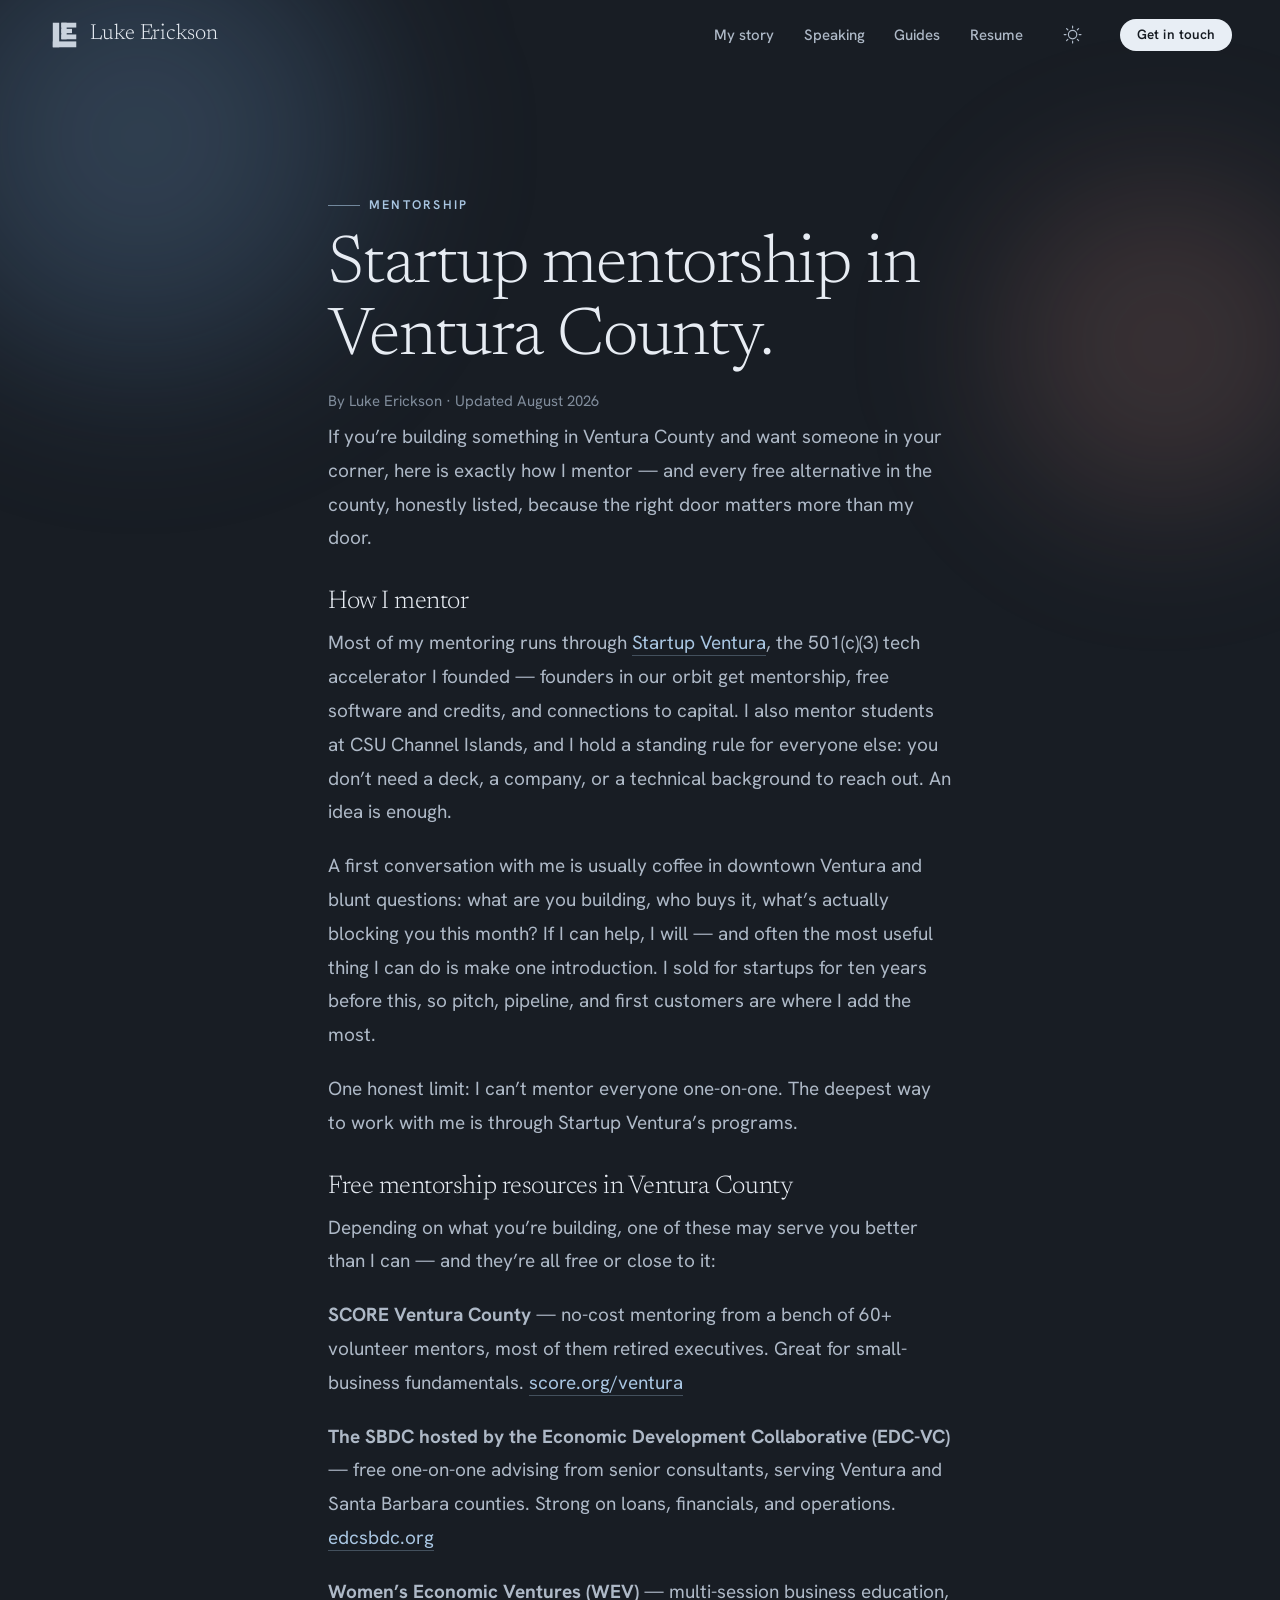
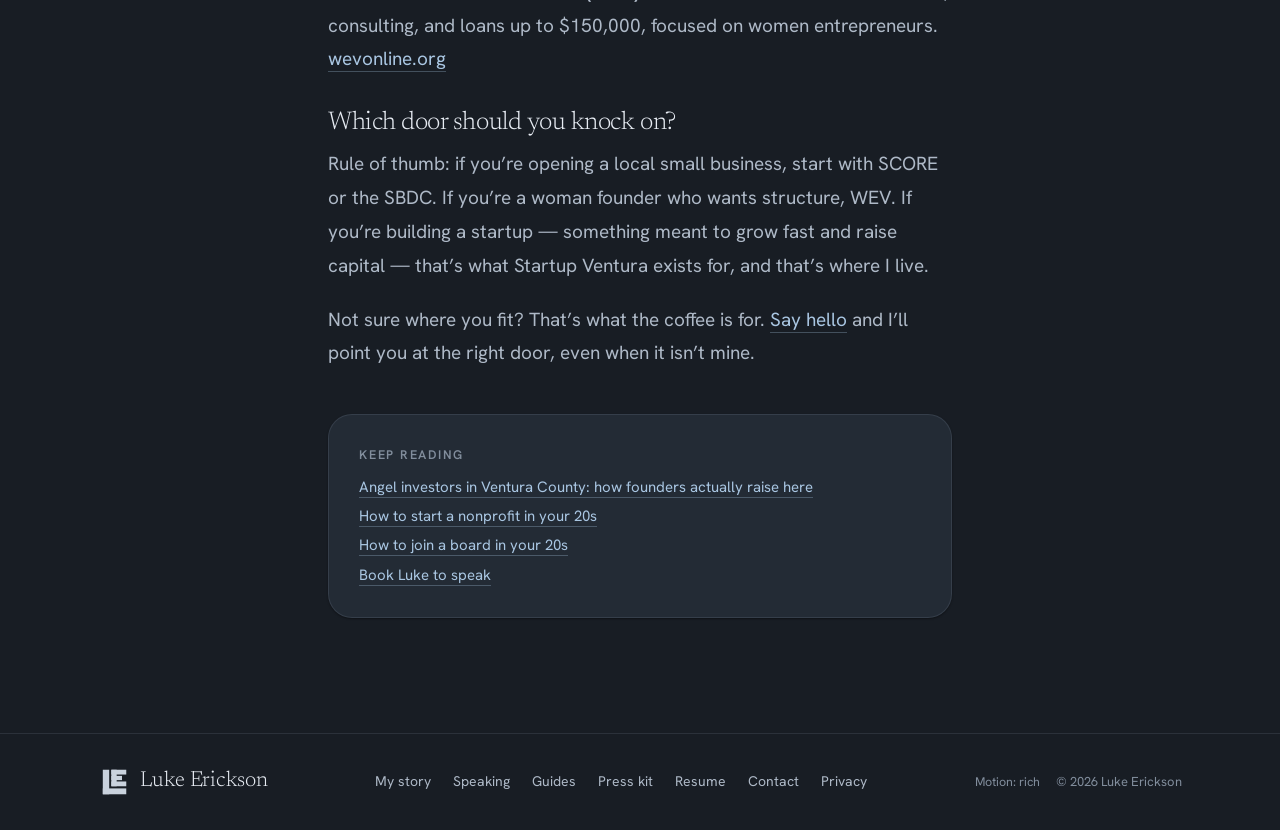
==== mentorship/index.html @ d115e2b9 "Feature Pacific Coast Business Times article; rebalance press section for six hits - Homepage #press" ====
<!DOCTYPE html>
<html lang="en" data-theme="dark">
<head>
<meta charset="UTF-8" />
<meta name="viewport" content="width=device-width, initial-scale=1" />

<!-- No-flash theme + motion: applied before first paint -->
<script>
(function(){try{var t=localStorage.getItem('luke-theme')||'dark';document.documentElement.setAttribute('data-theme',t);}catch(e){document.documentElement.setAttribute('data-theme','dark');}
try{var m=localStorage.getItem('luke-motion');if(!m){m=window.matchMedia&&window.matchMedia('(prefers-reduced-motion: reduce)').matches?'still':'rich';}document.documentElement.setAttribute('data-motion',m);}catch(e){document.documentElement.setAttribute('data-motion','rich');}})();
</script>
<style>html[data-theme="dark"]{background:#181D24}html[data-theme="light"]{background:#F7F9FC}</style>

<title>Startup Mentor in Ventura County &mdash; Luke Erickson (Plus Every Free Option)</title>
<meta name="description" content="Looking for a startup mentor in Ventura County? How Luke Erickson mentors founders through Startup Ventura, and every free local option: SCORE, SBDC, WEV." />
<link rel="canonical" href="https://lukeerickson.com/mentorship" />
<meta name="robots" content="index, follow" />
<meta name="author" content="Luke Erickson" />
<meta name="theme-color" content="#181D24" />
<meta property="og:type" content="article" />
<meta property="og:site_name" content="Luke Erickson" />
<meta property="og:title" content="Startup Mentor in Ventura County &mdash; Luke Erickson (Plus Every Free Option)" />
<meta property="og:description" content="Looking for a startup mentor in Ventura County? How Luke Erickson mentors founders through Startup Ventura, and every free local option: SCORE, SBDC, WEV." />
<meta property="og:url" content="https://lukeerickson.com/mentorship" />
<meta property="og:image" content="https://lukeerickson.com/assets/og/luke-erickson-og.jpg" />
<meta property="og:image:width" content="1200" />
<meta property="og:image:height" content="630" />
<meta property="og:image:alt" content="Luke Erickson" />
<meta name="twitter:card" content="summary_large_image" />
<meta name="twitter:title" content="Startup Mentor in Ventura County &mdash; Luke Erickson (Plus Every Free Option)" />
<meta name="twitter:description" content="Looking for a startup mentor in Ventura County? How Luke Erickson mentors founders through Startup Ventura, and every free local option: SCORE, SBDC, WEV." />
<meta name="twitter:image" content="https://lukeerickson.com/assets/og/luke-erickson-og.jpg" />
<link rel="icon" type="image/svg+xml" href="/assets/logo/LE-monogram.svg" />
<link rel="apple-touch-icon" href="/assets/og/apple-touch-icon.png" />
<link rel="manifest" href="/site.webmanifest" />
<link rel="preload" as="font" type="font/woff2" href="/assets/fonts/newsreader-300.woff2" crossorigin />
<link rel="preload" as="font" type="font/woff2" href="/assets/fonts/hanken-grotesk-400.woff2" crossorigin />
<style data-inline-css>
/* ============================================================
   Luke Erickson — lukeerickson.com
   Full design system (ported verbatim from the approved
   "Luke Erickson Design System" handoff) + page styles.
   Light + dark themes. Default theme is dark (set on <html>).
   ============================================================ */

/* ---------------- Webfonts (self-hosted, swap) ---------------- */
@font-face{font-family:'Newsreader';font-style:normal;font-weight:300;font-display:swap;src:url('/assets/fonts/newsreader-300.woff2') format('woff2');}
@font-face{font-family:'Newsreader';font-style:normal;font-weight:400;font-display:swap;src:url('/assets/fonts/newsreader-400.woff2') format('woff2');}
@font-face{font-family:'Newsreader';font-style:normal;font-weight:500;font-display:swap;src:url('/assets/fonts/newsreader-500.woff2') format('woff2');}
@font-face{font-family:'Newsreader';font-style:italic;font-weight:300;font-display:swap;src:url('/assets/fonts/newsreader-300-italic.woff2') format('woff2');}
@font-face{font-family:'Newsreader';font-style:italic;font-weight:400;font-display:swap;src:url('/assets/fonts/newsreader-400-italic.woff2') format('woff2');}
@font-face{font-family:'Hanken Grotesk';font-style:normal;font-weight:400;font-display:swap;src:url('/assets/fonts/hanken-grotesk-400.woff2') format('woff2');}
@font-face{font-family:'Hanken Grotesk';font-style:normal;font-weight:500;font-display:swap;src:url('/assets/fonts/hanken-grotesk-500.woff2') format('woff2');}
@font-face{font-family:'Hanken Grotesk';font-style:normal;font-weight:600;font-display:swap;src:url('/assets/fonts/hanken-grotesk-600.woff2') format('woff2');}
@font-face{font-family:'Hanken Grotesk';font-style:normal;font-weight:700;font-display:swap;src:url('/assets/fonts/hanken-grotesk-700.woff2') format('woff2');}

/* ============================ TOKENS (light) ============================ */
:root{
  --white:#FFFFFF;--sky-0:#F7F9FC;--sky-50:#FBFCFE;--sky-100:#F1F5FA;--sky-150:#EAF0F7;--sky-200:#E1E9F2;--sky-300:#D2DDEA;
  --blue-700:#3F6E9E;--blue-600:#4A77A6;--blue-500:#7BA7D1;--blue-400:#9CBFDD;--blue-300:#BCD4E8;--blue-200:#D6E4F1;--blue-100:#E7F0F8;--blue-50:#F2F7FB;
  --coral-700:#C9745F;--coral-600:#DD8470;--coral-500:#F0A292;--coral-400:#F4B6A8;--coral-300:#F8CDC2;--coral-200:#FBDFD8;--coral-100:#FDECE7;
  --ink-900:#2A333E;--ink-800:#34404E;--ink-700:#44505F;--ink-600:#5B6675;--ink-500:#74808E;--ink-400:#8A94A1;--ink-300:#AAB3BF;--ink-200:#C9D0D9;--ink-100:#E4E9F0;

  --color-bg:var(--sky-0);--color-bg-tint:var(--sky-100);--color-surface:var(--white);--color-surface-sunken:var(--sky-100);--color-surface-translucent:rgba(255,255,255,.72);
  --color-border:var(--sky-200);--color-border-strong:var(--sky-300);
  --text-primary:var(--ink-800);--text-secondary:var(--ink-600);--text-muted:#69727F;--text-faint:var(--ink-400);
  --text-on-ink:#F4F7FB;--text-on-coral:var(--ink-900);
  --accent-blue:var(--blue-500);--accent-blue-ink:var(--blue-700);--accent-coral:var(--coral-500);--accent-coral-ink:var(--coral-700);
  --logo-l:#5B6675;--logo-e:#5B6675;
  --link:var(--blue-700);--link-hover:#355E86;--focus-ring:rgba(123,167,209,.55);
  --color-bg-deep:var(--sky-150);--color-surface-2:var(--sky-50);--color-input-bg:var(--white);--glass-border:rgba(255,255,255,.6);--color-hover-surface:var(--sky-100);
  --btn-primary-bg:var(--ink-800);--btn-primary-fg:var(--text-on-ink);--btn-primary-bg-hover:var(--ink-900);
  --btn-secondary-bg:var(--white);--btn-secondary-bg-hover:var(--sky-50);
  --color-chip-bg:var(--blue-100);--color-chip-fg:var(--blue-700);--color-chip-bg-hover:var(--blue-200);
  --tag-neutral-bg:var(--sky-100);--tag-neutral-fg:var(--ink-700);--tag-neutral-border:var(--sky-200);
  --tag-blue-bg:var(--blue-100);--tag-blue-fg:var(--blue-700);--tag-coral-bg:var(--coral-100);--tag-coral-fg:#9C4A34;
  --cloud-blue:rgba(123,167,209,.22);--cloud-blue-soft:rgba(156,191,221,.16);--cloud-coral:rgba(240,162,146,.16);--cloud-coral-soft:rgba(244,182,168,.11);--cloud-white:rgba(255,255,255,.85);

  /* type */
  --font-display:'Newsreader','Iowan Old Style','Palatino Linotype','Times New Roman',serif;
  --font-sans:'Hanken Grotesk',system-ui,-apple-system,'Segoe UI',Helvetica,Arial,sans-serif;
  --font-mono:ui-monospace,'SF Mono',Menlo,Consolas,monospace;
  --fw-display-thin:200;--fw-display:300;--fw-display-book:400;--fw-regular:400;--fw-medium:500;--fw-semibold:600;--fw-bold:700;
  --text-display-2xl:clamp(3.5rem,2.1rem + 6vw,7rem);--text-display-xl:clamp(3rem,2rem + 4.6vw,5.5rem);
  --text-display-lg:clamp(2.5rem,1.85rem + 3.2vw,4.25rem);--text-display-md:clamp(2rem,1.55rem + 2.2vw,3.25rem);
  --text-h3:clamp(1.3rem,1.17rem + .65vw,1.6rem);
  --text-body-lg:1.1875rem;--text-body:1.0625rem;--text-body-sm:.9375rem;--text-caption:.8125rem;--text-eyebrow:.78125rem;
  --lh-display:1.06;--lh-tight:1.15;--lh-heading:1.22;--lh-snug:1.4;--lh-body:1.65;--lh-relaxed:1.78;
  --ls-display:-.018em;--ls-tight:-.01em;--ls-wide:.04em;--ls-eyebrow:.18em;

  /* spacing */
  --space-1:.25rem;--space-2:.5rem;--space-3:.75rem;--space-4:1rem;--space-5:1.25rem;--space-6:1.5rem;--space-8:2rem;--space-10:2.5rem;--space-12:3rem;--space-16:4rem;
  --page-gutter:clamp(1.25rem,5vw,3rem);

  /* effects */
  --radius-xs:6px;--radius-sm:10px;--radius-md:16px;--radius-lg:24px;--radius-xl:36px;--radius-2xl:48px;--radius-pill:999px;--radius-circle:50%;
  --shadow-xs:0 1px 2px rgba(80,110,150,.06);--shadow-sm:0 2px 10px -2px rgba(80,110,150,.10);
  --shadow-md:0 12px 28px -14px rgba(70,100,145,.20),0 2px 8px -4px rgba(70,100,145,.08);
  --shadow-lg:0 28px 56px -22px rgba(63,93,140,.26),0 8px 20px -14px rgba(63,93,140,.10);
  --shadow-xl:0 44px 90px -30px rgba(58,88,135,.30),0 14px 30px -18px rgba(58,88,135,.12);
  --shadow-soft:0 24px 70px -28px rgba(99,128,170,.30);--shadow-coral:0 24px 60px -26px rgba(225,140,118,.26);
  --ring-focus:0 0 0 3px var(--focus-ring);
  --blur-glass:16px;--blur-cloud:64px;
  --ease-out:cubic-bezier(.22,1,.36,1);--ease-in-out:cubic-bezier(.65,0,.35,1);--ease-soft:cubic-bezier(.4,0,.2,1);--ease-drift:cubic-bezier(.45,.05,.55,.95);
  --dur-fast:150ms;--dur-med:280ms;--dur-slow:520ms;--dur-drift:32s;
  --z-clouds:1;--z-content:2;--z-nav:50;
}

/* ============================ TOKENS (dark, default) ============================ */
[data-theme="dark"]{
  --color-bg:#181D24;--color-bg-deep:#0E1217;--color-bg-tint:#1E242D;--color-surface:#232B35;--color-surface-sunken:#14181E;--color-surface-2:#2A3340;
  --color-surface-translucent:rgba(31,38,47,.62);--color-input-bg:#1B212A;--glass-border:rgba(255,255,255,.10);
  --color-border:rgba(180,198,219,.12);--color-border-strong:rgba(180,198,219,.22);
  --text-primary:#E7ECF3;--text-secondary:#AEB9C7;--text-muted:#818D9C;--text-faint:#5E6A78;--text-on-coral:#20262E;
  --accent-blue:#8FB8DE;--accent-blue-ink:#A9C6E2;--accent-coral:#F0A292;--accent-coral-ink:#F2B3A6;
  --link:#A9C6E2;--link-hover:#C7DBEE;--focus-ring:rgba(143,184,222,.50);
  --logo-l:#C9D2DD;--logo-e:#C9D2DD;
  --btn-primary-bg:#E8EEF5;--btn-primary-fg:#161B22;--btn-primary-bg-hover:#FFFFFF;--btn-secondary-bg:var(--color-surface);--btn-secondary-bg-hover:var(--color-surface-2);
  --color-chip-bg:rgba(143,184,222,.15);--color-chip-fg:#BBD4EC;--color-chip-bg-hover:rgba(143,184,222,.24);--color-hover-surface:rgba(255,255,255,.06);
  --tag-neutral-bg:rgba(255,255,255,.06);--tag-neutral-fg:#C2CCD8;--tag-neutral-border:rgba(255,255,255,.09);
  --tag-blue-bg:rgba(143,184,222,.16);--tag-blue-fg:#BBD4EC;--tag-coral-bg:rgba(240,162,146,.16);--tag-coral-fg:#F4B6A8;
  --cloud-blue:rgba(123,167,209,.30);--cloud-blue-soft:rgba(96,140,190,.20);--cloud-coral:rgba(240,162,146,.18);--cloud-coral-soft:rgba(228,150,135,.12);--cloud-white:rgba(176,203,230,.16);
  --shadow-xs:0 1px 2px rgba(0,0,0,.40);--shadow-sm:0 2px 10px -2px rgba(0,0,0,.50);
  --shadow-md:0 12px 28px -14px rgba(0,0,0,.60),0 2px 8px -4px rgba(0,0,0,.40);
  --shadow-lg:0 28px 56px -22px rgba(0,0,0,.65),0 8px 20px -14px rgba(0,0,0,.50);
  --shadow-xl:0 44px 90px -30px rgba(0,0,0,.70),0 14px 30px -18px rgba(0,0,0,.55);
  --shadow-soft:0 24px 70px -28px rgba(40,70,110,.55);--shadow-coral:0 24px 60px -26px rgba(0,0,0,.50);
}

/* ============================ BASE ============================ */
*,*::before,*::after{box-sizing:border-box;}
html{scroll-behavior:smooth;-webkit-text-size-adjust:100%;}
body{
  margin:0;background:var(--color-bg);color:var(--text-primary);
  font-family:var(--font-sans);font-size:var(--text-body);line-height:var(--lh-body);
  -webkit-font-smoothing:antialiased;text-rendering:optimizeLegibility;overflow-x:hidden;
}
img,svg{display:block;max-width:100%;}
a{color:var(--link);text-decoration:none;}
:focus-visible{outline:2px solid var(--accent-blue-ink);outline-offset:2px;border-radius:4px;}
.skip-link{position:absolute;left:-9999px;top:0;background:var(--btn-primary-bg);color:var(--btn-primary-fg);padding:.7rem 1.1rem;border-radius:var(--radius-pill);z-index:200;font-weight:600;}
.skip-link:focus{left:16px;top:16px;}
.visually-hidden{position:absolute!important;width:1px;height:1px;padding:0;margin:-1px;overflow:hidden;clip:rect(0 0 0 0);white-space:nowrap;border:0;}

/* ============================ TYPE HELPERS ============================ */
.ds-display{font-family:var(--font-display);font-weight:var(--fw-display);line-height:var(--lh-display);letter-spacing:var(--ls-display);color:var(--text-primary);margin:0;}
.ds-eyebrow{font-family:var(--font-sans);font-weight:var(--fw-semibold);font-size:var(--text-eyebrow);letter-spacing:var(--ls-eyebrow);text-transform:uppercase;color:var(--accent-blue-ink);display:inline-flex;align-items:center;gap:.7em;}
.ds-eyebrow--line::before{content:"";width:2rem;height:1px;background:currentColor;opacity:.6;flex:none;}
.ds-prose{font-size:var(--text-body-lg);line-height:var(--lh-relaxed);color:var(--text-secondary);}
.ds-prose p{margin:0;}
.ds-prose p+p{margin-top:1.05em;}
.ds-link{color:var(--link);text-decoration:none;border-bottom:1px solid color-mix(in srgb,var(--link) 30%,transparent);transition:color var(--dur-fast) var(--ease-soft),border-color var(--dur-fast) var(--ease-soft);}
.ds-link:hover{color:var(--link-hover);border-bottom-color:var(--link-hover);}

/* ============================ ICONS ============================ */
.icon{width:1.2em;height:1.2em;fill:currentColor;flex:none;}

/* ============================ BUTTON ============================ */
.ds-btn{display:inline-flex;align-items:center;justify-content:center;gap:.55em;font-family:var(--font-sans);font-weight:var(--fw-semibold);font-size:.9375rem;line-height:1;letter-spacing:.005em;padding:.75rem 1.4rem;border-radius:var(--radius-pill);border:1px solid transparent;background:transparent;color:var(--text-primary);cursor:pointer;white-space:nowrap;text-decoration:none;transition:background var(--dur-fast) var(--ease-soft),color var(--dur-fast) var(--ease-soft),border-color var(--dur-fast) var(--ease-soft),box-shadow var(--dur-med) var(--ease-out),transform var(--dur-med) var(--ease-out);}
.ds-btn:focus-visible{outline:none;box-shadow:var(--ring-focus);}
.ds-btn__icon{display:inline-flex;font-size:1.15em;line-height:0;}
.ds-btn__icon .icon{width:1.05em;height:1.05em;}
.ds-btn--sm{padding:.5rem 1rem;font-size:.84375rem;}
.ds-btn--lg{padding:.95rem 1.85rem;font-size:1rem;}
.ds-btn--primary{background:var(--btn-primary-bg);color:var(--btn-primary-fg);}
.ds-btn--primary:hover{background:var(--btn-primary-bg-hover);transform:translateY(-1px);box-shadow:var(--shadow-md);}
.ds-btn--primary:active{transform:translateY(0) scale(.99);box-shadow:var(--shadow-sm);}
.ds-btn--coral{background:var(--accent-coral);color:var(--text-on-coral);}
.ds-btn--coral:hover{background:var(--coral-400);transform:translateY(-1px);box-shadow:var(--shadow-coral);}
.ds-btn--soft{background:var(--color-chip-bg);color:var(--color-chip-fg);}
.ds-btn--soft:hover{background:var(--color-chip-bg-hover);}
.ds-btn--secondary{background:var(--btn-secondary-bg);color:var(--text-primary);border-color:var(--color-border-strong);}
.ds-btn--secondary:hover{background:var(--btn-secondary-bg-hover);transform:translateY(-1px);box-shadow:var(--shadow-sm);}
.ds-btn--ghost{background:transparent;color:var(--text-primary);}
.ds-btn--ghost:hover{background:var(--color-hover-surface);}
.ds-btn--link{background:transparent;color:var(--link);padding-inline:0;border-radius:0;}
.ds-btn--link:hover{color:var(--link-hover);}
.ds-btn--link .ds-btn__icon{transition:transform var(--dur-med) var(--ease-out);}
.ds-btn--link:hover .ds-btn__icon{transform:translateX(3px);}

/* ============================ ICON BUTTON ============================ */
.ds-iconbtn{display:inline-grid;place-items:center;width:2.75rem;height:2.75rem;border-radius:var(--radius-circle);border:1px solid transparent;background:transparent;color:var(--text-secondary);cursor:pointer;font-size:1.2rem;line-height:0;transition:background var(--dur-fast) var(--ease-soft),color var(--dur-fast) var(--ease-soft),border-color var(--dur-fast) var(--ease-soft),box-shadow var(--dur-med) var(--ease-out);}
.ds-iconbtn:hover{background:var(--color-hover-surface);color:var(--text-primary);}
.ds-iconbtn:focus-visible{outline:none;box-shadow:var(--ring-focus);}
.ds-iconbtn .icon{width:1.2rem;height:1.2rem;}
.ds-iconbtn--soft{background:var(--color-surface);border-color:var(--color-border);box-shadow:var(--shadow-xs);}
.ds-iconbtn--soft:hover{border-color:var(--color-border-strong);color:var(--text-primary);}

/* ============================ TAG ============================ */
.ds-tag{display:inline-flex;align-items:center;gap:.4em;font-family:var(--font-sans);font-weight:var(--fw-semibold);font-size:.8125rem;letter-spacing:.01em;line-height:1;padding:.4rem .75rem;border-radius:var(--radius-pill);border:1px solid transparent;white-space:nowrap;}
.ds-tag--neutral{background:var(--tag-neutral-bg);color:var(--tag-neutral-fg);border-color:var(--tag-neutral-border);}
.ds-tag--blue{background:var(--tag-blue-bg);color:var(--tag-blue-fg);}
.ds-tag--coral{background:var(--tag-coral-bg);color:var(--tag-coral-fg);}
.ds-tag--outline{background:transparent;color:var(--text-secondary);border-color:var(--color-border-strong);}
.ds-tag--sm{font-size:.75rem;padding:.25rem .6rem;}

/* ============================ CARD ============================ */
.ds-card{position:relative;background:var(--color-surface);border:1px solid var(--color-border);border-radius:var(--radius-lg);padding:var(--space-8);box-shadow:var(--shadow-sm);transition:transform var(--dur-med) var(--ease-out),box-shadow var(--dur-med) var(--ease-out),border-color var(--dur-med) var(--ease-out);}
.ds-card--raised{box-shadow:var(--shadow-md);}
.ds-card--glass{background:var(--color-surface-translucent);backdrop-filter:blur(var(--blur-glass));-webkit-backdrop-filter:blur(var(--blur-glass));border-color:var(--glass-border);box-shadow:var(--shadow-md);}
.ds-card--interactive{cursor:pointer;}
.ds-card--interactive:hover{transform:translateY(-3px);box-shadow:var(--shadow-lg);border-color:transparent;}

/* ============================ INPUT / FIELD ============================ */
.ds-field{display:flex;flex-direction:column;gap:.5rem;}
.ds-field__label{font-family:var(--font-sans);font-weight:var(--fw-semibold);font-size:var(--text-eyebrow);letter-spacing:var(--ls-eyebrow);text-transform:uppercase;color:var(--text-secondary);}
.ds-input{width:100%;font-family:var(--font-sans);font-size:1rem;color:var(--text-primary);background:var(--color-input-bg);border:1px solid var(--color-border-strong);border-radius:var(--radius-md);padding:.8rem 1rem;transition:border-color var(--dur-fast) var(--ease-soft),box-shadow var(--dur-fast) var(--ease-soft),background var(--dur-fast) var(--ease-soft);}
.ds-input::placeholder{color:var(--text-muted);}
.ds-input:focus{outline:none;border-color:var(--accent-blue);box-shadow:var(--ring-focus);}
textarea.ds-input{resize:vertical;min-height:7rem;line-height:var(--lh-body);}

/* ============================ STAT ============================ */
.ds-stat{display:flex;flex-direction:column;gap:.35rem;}
.ds-stat__num{font-family:var(--font-display);font-weight:var(--fw-display);font-size:var(--text-display-md);line-height:1;letter-spacing:var(--ls-display);color:var(--text-primary);}
.ds-stat__num em{font-style:normal;color:var(--accent-coral);}
.ds-stat__label{font-family:var(--font-sans);font-weight:var(--fw-semibold);font-size:var(--text-eyebrow);letter-spacing:var(--ls-eyebrow);text-transform:uppercase;color:var(--accent-blue-ink);}

/* ============================ DIVIDER ============================ */
.ds-divider{height:1px;border:0;background:var(--color-border);margin:0;}

/* ============================ WORDMARK / MONOGRAM ============================ */
.ds-wordmark{display:inline-flex;align-items:center;gap:.6rem;font-family:var(--font-display);color:var(--text-primary);text-decoration:none;line-height:1;}
.ds-wordmark__mark{display:block;flex:none;width:32px;height:32px;}
.ds-wordmark__name{font-weight:var(--fw-display);font-size:1.35rem;letter-spacing:var(--ls-tight);white-space:nowrap;}
.ds-monogram .le-l{fill:var(--logo-l);}
.ds-monogram .le-e{fill:var(--logo-e);}

/* ============================ ATMOSPHERE / CLOUDS ============================ */
.ds-sky{position:relative;isolation:isolate;background:var(--color-bg);}
.ds-sky__field{position:fixed;inset:0;z-index:var(--z-clouds);overflow:hidden;pointer-events:none;}
.ds-sky__content{position:relative;z-index:var(--z-content);}
.ds-cloud{position:absolute;border-radius:50%;filter:blur(var(--blur-cloud));will-change:transform;transform:translateZ(0);}
.ds-cloud--blue{background:radial-gradient(circle at 50% 45%,var(--cloud-blue) 0%,var(--cloud-blue-soft) 42%,transparent 70%);}
.ds-cloud--coral{background:radial-gradient(circle at 50% 50%,var(--cloud-coral) 0%,var(--cloud-coral-soft) 45%,transparent 72%);}
.ds-cloud--white{background:radial-gradient(circle at 50% 45%,var(--cloud-white) 0%,rgba(255,255,255,.5) 40%,transparent 70%);}
[data-theme="dark"] .ds-cloud--white{background:radial-gradient(circle at 50% 45%,var(--cloud-white) 0%,rgba(176,203,230,.08) 40%,transparent 70%);}
@keyframes ds-drift-a{0%{transform:translate3d(0,var(--py,0px),0) scale(1);}100%{transform:translate3d(4%,calc(var(--py,0px) - 3%),0) scale(1.06);}}
@keyframes ds-drift-b{0%{transform:translate3d(0,var(--py,0px),0) scale(1.04);}100%{transform:translate3d(-5%,calc(var(--py,0px) + 2%),0) scale(1);}}
@keyframes ds-drift-c{0%{transform:translate3d(0,var(--py,0px),0) scale(1);}100%{transform:translate3d(3%,calc(var(--py,0px) + 4%),0) scale(1.08);}}
.ds-drift-a{animation:ds-drift-a var(--dur-drift) var(--ease-drift) infinite alternate;}
.ds-drift-b{animation:ds-drift-b calc(var(--dur-drift) * 1.25) var(--ease-drift) infinite alternate;}
.ds-drift-c{animation:ds-drift-c calc(var(--dur-drift) * 1.55) var(--ease-drift) infinite alternate;}

/* ============================ LAYOUT ============================ */
.container{width:100%;max-width:1180px;margin:0 auto;padding-inline:clamp(20px,5vw,48px);}
.container--narrow{max-width:760px;}
.section{position:relative;padding-block:clamp(64px,9vw,132px);}
.section--tight{padding-block:clamp(40px,6vw,80px);}
section[id]{scroll-margin-top:80px;}
picture{display:contents;}
.section__head{display:flex;flex-direction:column;gap:14px;margin-bottom:clamp(32px,5vw,56px);max-width:52ch;}

/* ============================ HEADER / NAV ============================ */
.site-header{position:sticky;top:0;z-index:var(--z-nav);}
.site-header__inner{display:flex;align-items:center;justify-content:space-between;gap:16px;padding:13px clamp(20px,5vw,48px);background:transparent;border-bottom:1px solid transparent;transition:background var(--dur-med) var(--ease-soft),border-color var(--dur-med) var(--ease-soft);}
.site-header.is-scrolled .site-header__inner{background:var(--color-surface-translucent);backdrop-filter:blur(16px);-webkit-backdrop-filter:blur(16px);border-bottom-color:var(--color-border);}
.site-nav{display:flex;align-items:center;gap:clamp(10px,2vw,28px);}
.site-nav__links{display:flex;align-items:center;gap:clamp(10px,2vw,28px);}
.nav-link{background:none;border:0;cursor:pointer;font-family:var(--font-sans);font-weight:500;font-size:15px;color:var(--text-secondary);padding:6px 2px;transition:color var(--dur-fast) var(--ease-soft);text-decoration:none;}
.nav-link:hover,.nav-link:focus-visible{color:var(--text-primary);}
.nav-toggle{display:none;}

/* ============================ HERO ============================ */
.hero{padding-top:clamp(40px,7vw,84px);padding-bottom:clamp(40px,6vw,72px);}
.hero__grid{display:grid;grid-template-columns:1.05fr .95fr;gap:clamp(32px,5vw,72px);align-items:center;}
.hero__copy{display:flex;flex-direction:column;align-items:flex-start;gap:22px;max-width:38ch;}
.hero__name{font-size:var(--text-display-2xl);}
.hero__lead{max-width:42ch;}
.hero__cta{display:flex;align-items:center;gap:18px;flex-wrap:wrap;}
.hero__media{position:relative;justify-self:end;width:100%;max-width:440px;will-change:transform;}
.hero__photo{width:100%;aspect-ratio:4/5;height:auto;object-fit:cover;border-radius:var(--radius-xl);box-shadow:var(--shadow-soft),var(--shadow-lg);background:var(--color-surface-sunken);}
.hero__chip{position:absolute;left:-22px;bottom:34px;display:inline-flex;align-items:center;gap:10px;padding:11px 17px;border-radius:var(--radius-pill);font-size:14px;font-weight:600;color:var(--text-primary);}
.hero__chip-dot{width:9px;height:9px;border-radius:50%;background:var(--accent-coral);box-shadow:0 0 0 0 var(--accent-coral);animation:chipPulse 2.6s var(--ease-soft) infinite;}
@keyframes chipPulse{0%{box-shadow:0 0 0 0 rgba(240,162,146,.5);}70%{box-shadow:0 0 0 9px rgba(240,162,146,0);}100%{box-shadow:0 0 0 0 rgba(240,162,146,0);}}
.hero__socials{position:absolute;right:14px;bottom:-22px;display:flex;gap:8px;}
.hero__stats{display:flex;gap:clamp(28px,5vw,64px);flex-wrap:wrap;margin-top:clamp(40px,6vw,72px);}

/* ============================ MARQUEE ============================ */
.marquee-wrap{margin-top:clamp(40px,6vw,72px);}
.marquee{overflow:hidden;-webkit-mask-image:linear-gradient(90deg,transparent,#000 8%,#000 92%,transparent);mask-image:linear-gradient(90deg,transparent,#000 8%,#000 92%,transparent);}
.marquee__track{display:flex;align-items:center;gap:clamp(28px,4vw,52px);width:max-content;animation:marquee 38s linear infinite;}
.marquee:hover .marquee__track,.marquee:focus-within .marquee__track{animation-play-state:paused;}
.marquee__item{font-family:var(--font-display);font-weight:var(--fw-display-book);font-size:clamp(1.05rem,.9rem + .6vw,1.45rem);color:var(--text-muted);white-space:nowrap;letter-spacing:.01em;}
.marquee__dot{width:5px;height:5px;border-radius:50%;background:var(--accent-coral);opacity:.7;flex:none;}
/* Logo variant: white-silhouette PNGs (alpha = shape), tinted per theme via filter */
.marquee__track--logos{list-style:none;margin:0;padding:0;gap:clamp(34px,5vw,64px);}
.marquee__logo{flex:none;display:flex;align-items:center;}
.marquee__logo img{display:block;height:clamp(30px,2.8vw,40px);width:auto;opacity:.88;transition:opacity .25s ease;}
[data-theme="dark"] .marquee__logo img{filter:brightness(0) invert(.86) sepia(.05) saturate(.5);}
[data-theme="light"] .marquee__logo img{filter:brightness(0) invert(.38) sepia(.12) saturate(.7);}
.marquee__logo:hover img{opacity:1;}
/* Square marks (One Tap, Rotary, Utah) read small at cap-height; give them a touch more */
.marquee__logo img[alt="One Tap"],.marquee__logo img[alt="Rotary Club of Ventura"],.marquee__logo img[alt="University of Utah"]{height:clamp(38px,3.6vw,50px);}
@keyframes marquee{from{transform:translateX(0);}to{transform:translateX(-50%);}}

/* ============================ ABOUT ============================ */
.about__grid{display:grid;grid-template-columns:.85fr 1.15fr;gap:clamp(32px,5vw,72px);align-items:center;}
.about__photo{width:100%;aspect-ratio:4/5;height:auto;object-fit:cover;border-radius:var(--radius-lg);box-shadow:var(--shadow-soft);background:var(--color-surface-sunken);}
.about__body{display:flex;flex-direction:column;align-items:flex-start;gap:20px;}
.about__tags{display:flex;gap:10px;flex-wrap:wrap;}

/* ============================ EXPERIENCE TIMELINE ============================ */
.xp{list-style:none;margin:0;padding:0;}
.xp__item{display:grid;grid-template-columns:58px 1fr;gap:clamp(16px,2.5vw,26px);padding:clamp(22px,3vw,30px) 0;border-top:1px solid var(--color-border);}
.xp__item:first-child{border-top:0;padding-top:0;}
.xp__tile{width:58px;height:58px;border-radius:var(--radius-md);background:var(--color-surface-2);border:1px solid var(--color-border);display:grid;place-items:center;color:var(--accent-blue-ink);}
.xp__tile .icon{width:27px;height:27px;}
.xp__body{min-width:0;display:flex;flex-direction:column;gap:8px;}
.xp__head{display:flex;align-items:baseline;justify-content:space-between;gap:16px;flex-wrap:wrap;}
.xp__role{font-family:var(--font-display);font-weight:var(--fw-display);font-size:clamp(1.35rem,1.1rem + .9vw,1.7rem);line-height:1.12;letter-spacing:-.015em;color:var(--text-primary);margin:0;}
.xp__dates{font-family:var(--font-mono);font-size:13px;color:var(--text-muted);white-space:nowrap;}
.xp__org{font-size:14.5px;color:var(--accent-blue-ink);font-weight:var(--fw-semibold);}
.xp__org .xp__loc{color:var(--text-muted);font-weight:var(--fw-regular);}
.xp__org a{color:inherit;text-decoration:none;border-bottom:1px solid color-mix(in srgb,currentColor 35%,transparent);transition:border-color var(--dur-fast) var(--ease-soft);}
.xp__org a:hover{border-bottom-color:currentColor;}
.xp__desc{font-size:15.5px;line-height:1.6;color:var(--text-secondary);margin:.2em 0 0;max-width:62ch;}
.xp__tags{display:flex;gap:8px;flex-wrap:wrap;margin-top:4px;}
.xp__more{margin-top:clamp(28px,4vw,44px);}

/* ============================ GALLERY ============================ */
.gallery{columns:3;column-gap:16px;}
.gallery__item{break-inside:avoid;margin:0 0 16px;position:relative;border-radius:var(--radius-md);overflow:hidden;box-shadow:var(--shadow-md);cursor:pointer;outline:none;display:block;background:var(--color-surface-sunken);}
.gallery__item img{width:100%;height:auto;display:block;transition:transform .6s var(--ease-out);}
.gallery__item:hover img,.gallery__item:focus-visible img{transform:scale(1.045);}
.gallery__item:focus-visible{outline:none;box-shadow:var(--shadow-md),var(--ring-focus);}
.gallery__cap{position:absolute;left:0;right:0;bottom:0;margin:0;padding:34px 16px 14px;font-family:var(--font-sans);font-size:13px;font-weight:600;letter-spacing:.01em;color:#fff;background:linear-gradient(to top,rgba(8,11,16,.82),rgba(8,11,16,.35) 55%,transparent);opacity:0;transform:translateY(10px);transition:opacity var(--dur-med) var(--ease-soft),transform var(--dur-med) var(--ease-out);}
.gallery__item:hover .gallery__cap,.gallery__item:focus-visible .gallery__cap{opacity:1;transform:none;}
/* Touch devices have no hover: show captions always so mobile keeps the credibility context */
@media (hover:none){.gallery__cap{opacity:1;transform:none;}}

/* ============================ CONTACT ============================ */
.contact__grid{display:grid;grid-template-columns:1.1fr .9fr;gap:clamp(36px,5vw,72px);align-items:start;}
.contact__copy{display:flex;flex-direction:column;align-items:flex-start;gap:18px;}
.contact__form{display:flex;flex-direction:column;gap:18px;width:100%;max-width:460px;}
.contact__aside{display:flex;flex-direction:column;gap:22px;}
.contact__card{display:flex;flex-direction:column;gap:18px;}
.contact__line{display:flex;align-items:flex-start;gap:12px;color:var(--text-secondary);font-size:15px;line-height:1.45;}
.contact__line .icon{width:20px;height:20px;flex:none;margin-top:1px;color:var(--accent-blue-ink);}
.contact__socials{display:flex;gap:10px;}
[hidden]{display:none!important;}
.contact__success{display:flex;gap:14px;align-items:center;}
.contact__success .icon{width:28px;height:28px;color:var(--accent-blue-ink);}

/* ============================ FOOTER ============================ */
.footer{border-top:1px solid var(--color-border);}
.footer__row{display:flex;align-items:center;justify-content:space-between;gap:20px;flex-wrap:wrap;padding-block:32px;}
.footer__nav{display:flex;gap:22px;flex-wrap:wrap;}
.footer__nav a{font-family:var(--font-sans);font-size:14px;color:var(--text-secondary);}
.footer__nav a:hover{color:var(--text-primary);}
.footer__copy{font-size:13px;color:var(--text-muted);}
.footer__meta{display:flex;align-items:center;gap:16px;flex-wrap:wrap;}
.motion-toggle{background:none;border:0;cursor:pointer;font-family:var(--font-sans);font-size:12.5px;color:var(--text-muted);display:inline-flex;align-items:center;gap:6px;padding:4px 0;}
.motion-toggle:hover{color:var(--text-secondary);}

/* ============================ RESUME PAGE ============================ */
.resume-page .container{max-width:1000px;}
.resume-hero{padding-top:clamp(40px,7vw,80px);padding-bottom:clamp(24px,4vw,48px);}
.resume-hero__grid{display:grid;grid-template-columns:1fr auto;gap:24px;align-items:end;}
.resume-hero__name{font-size:var(--text-display-xl);}
.resume-hero__role{color:var(--accent-blue-ink);font-weight:var(--fw-semibold);font-size:var(--text-body-lg);margin-top:8px;}
.resume-hero__contact{display:flex;flex-wrap:wrap;gap:8px 20px;margin-top:14px;color:var(--text-secondary);font-size:14.5px;}
.resume-hero__contact a{color:var(--text-secondary);}
.resume-hero__contact a:hover{color:var(--text-primary);}
.resume-hero__actions{display:flex;flex-direction:column;gap:10px;align-items:flex-end;}
.resume-block{margin-top:clamp(36px,5vw,64px);}
.resume-block__title{font-family:var(--font-display);font-weight:var(--fw-display);font-size:var(--text-display-md);margin:0 0 6px;letter-spacing:var(--ls-display);}
.edu{display:flex;flex-direction:column;gap:4px;padding:clamp(18px,2.5vw,24px) 0;border-top:1px solid var(--color-border);}
.edu:first-of-type{border-top:0;}
.edu__deg{font-family:var(--font-display);font-weight:var(--fw-display);font-size:1.4rem;line-height:1.15;color:var(--text-primary);}
.edu__school{color:var(--accent-blue-ink);font-weight:var(--fw-semibold);font-size:14.5px;}
.skills{display:flex;flex-direction:column;gap:18px;}
.skills__group{display:flex;flex-direction:column;gap:10px;}
.skills__label{font-size:var(--text-eyebrow);letter-spacing:var(--ls-eyebrow);text-transform:uppercase;color:var(--text-muted);font-weight:var(--fw-semibold);}
.skills__tags{display:flex;gap:8px;flex-wrap:wrap;}

/* ============================ STORY / ABOUT-ME PAGE ============================ */
.story__crumb{font-size:13px;color:var(--text-muted);margin-bottom:22px;display:flex;gap:8px;align-items:center;}
.story__crumb a{color:var(--text-muted);}
.story__crumb a:hover{color:var(--text-secondary);}
.story__title{font-size:var(--text-display-xl);margin-top:14px;}
.story__dek{font-size:clamp(1.15rem,1rem + .6vw,1.5rem);line-height:1.5;color:var(--text-secondary);max-width:36ch;margin-top:20px;}
.story__hero{display:block;width:100%;max-width:340px;aspect-ratio:4/5;height:auto;object-fit:cover;border-radius:var(--radius-lg);box-shadow:var(--shadow-soft);background:var(--color-surface-sunken);margin:clamp(28px,4vw,44px) 0;}
.story__body{font-size:var(--text-body-lg);}
.story__body h2{font-family:var(--font-display);font-weight:var(--fw-display);font-size:clamp(1.5rem,1.2rem + 1.1vw,2.05rem);line-height:1.18;letter-spacing:var(--ls-display);color:var(--text-primary);margin:clamp(34px,4.5vw,52px) 0 .5em;}
.story__body p{margin:0;color:var(--text-secondary);line-height:var(--lh-relaxed);}
.story__body p + p{margin-top:1.1em;}
.story__body strong{color:var(--text-primary);font-weight:var(--fw-semibold);}
.story__cta{display:flex;align-items:center;justify-content:space-between;gap:clamp(20px,4vw,40px);flex-wrap:wrap;margin-top:clamp(48px,6vw,72px);padding:clamp(28px,4vw,40px);}
.story__cta-actions{display:flex;flex-direction:column;gap:16px;align-items:flex-start;}
.story__back{margin-top:clamp(28px,4vw,40px);}
.story__credo{margin:clamp(36px,5vw,56px) 0 0;padding-left:22px;border-left:3px solid var(--accent-coral);}
.story__credo blockquote{font-family:var(--font-display);font-weight:var(--fw-display-book);font-style:italic;font-size:clamp(1.3rem,1.1rem + 1vw,1.85rem);line-height:1.3;color:var(--text-primary);margin:0;}
.story__credo cite{display:block;margin-top:12px;font-style:normal;font-family:var(--font-sans);font-size:13px;letter-spacing:.04em;color:var(--text-muted);}

/* ============================ STARTUP VENTURA SECTION ============================ */
.sv-grid{display:grid;grid-template-columns:1.1fr .9fr;gap:clamp(28px,4vw,56px);align-items:start;}
.sv-card{display:flex;flex-direction:column;gap:24px;}
.sv-card__title{font-family:var(--font-sans);font-weight:var(--fw-semibold);font-size:var(--text-eyebrow);letter-spacing:var(--ls-eyebrow);text-transform:uppercase;color:var(--accent-blue-ink);margin:0 0 12px;}
.sv-list{list-style:none;margin:0;padding:0;display:flex;flex-direction:column;gap:10px;}
.sv-list li{position:relative;padding-left:22px;color:var(--text-secondary);font-size:15.5px;line-height:1.45;}
.sv-list li::before{content:"";position:absolute;left:0;top:9px;width:7px;height:7px;border-radius:50%;background:var(--accent-coral);}
.sv-card__vision{margin:0;color:var(--text-secondary);font-size:15.5px;line-height:1.55;}
@media (max-width:760px){.sv-grid{grid-template-columns:1fr;}}

/* ============================ TESTIMONIAL QUOTES ============================ */
.quotes{display:grid;grid-template-columns:1fr 1fr;gap:clamp(28px,5vw,64px);}
.quote{margin:0;display:flex;flex-direction:column;}
.quote__text{font-size:clamp(1.2rem,1rem + .8vw,1.6rem);line-height:1.42;font-style:italic;font-weight:var(--fw-display-book);color:var(--text-primary);margin:0;letter-spacing:0;}
.quote__by{margin-top:18px;font-size:12.5px;letter-spacing:.16em;text-transform:uppercase;color:var(--text-muted);font-weight:var(--fw-semibold);}
@media (max-width:760px){.quotes{grid-template-columns:1fr;gap:34px;}}

/* ============================ GALLERY LIGHTBOX ============================ */
.lightbox{position:fixed;inset:0;z-index:200;display:none;align-items:center;justify-content:center;padding:clamp(16px,5vw,56px);background:rgba(8,11,16,.9);backdrop-filter:blur(8px);-webkit-backdrop-filter:blur(8px);}
.lightbox.is-open{display:flex;}
.lightbox__fig{margin:0;max-width:min(94vw,1100px);display:flex;flex-direction:column;align-items:center;gap:14px;}
.lightbox__img{max-width:100%;max-height:82vh;width:auto;height:auto;border-radius:var(--radius-md);box-shadow:var(--shadow-xl);background:var(--color-surface-sunken);}
.lightbox__cap{color:#fff;font-size:14px;font-weight:600;letter-spacing:.01em;text-align:center;font-family:var(--font-sans);}
.lightbox__close{position:absolute;top:clamp(12px,3vw,28px);right:clamp(12px,3vw,28px);width:44px;height:44px;border-radius:50%;border:0;background:rgba(255,255,255,.14);color:#fff;font-size:26px;line-height:1;cursor:pointer;display:grid;place-items:center;}
.lightbox__close:hover{background:rgba(255,255,255,.24);}
.lightbox__close:focus-visible{outline:2px solid #fff;outline-offset:2px;}

/* ============================ ABOUT — CURRENTLY ============================ */
.about__now{display:flex;align-items:center;gap:9px;margin:2px 0 8px;font-size:var(--text-body-sm);color:var(--text-secondary);}
.about__now-label{position:relative;padding-left:18px;font-weight:600;color:var(--text-primary);}
.about__now-label::before{content:"";position:absolute;left:0;top:50%;transform:translateY(-50%);width:9px;height:9px;border-radius:50%;background:var(--accent-coral);box-shadow:0 0 0 4px var(--coral-100);}

/* ============================ SPEAKING ============================ */
.speak__grid{display:grid;grid-template-columns:minmax(0,.92fr) minmax(0,1.08fr);gap:clamp(28px,5vw,72px);align-items:start;}
@media (max-width:840px){.speak__grid{grid-template-columns:1fr;gap:34px;}}
.speak__intro .ds-btn{margin-top:22px;}
.speak__body{display:grid;gap:30px;}
.speak__label{margin:0 0 14px;font-family:var(--font-sans);font-size:var(--text-eyebrow);letter-spacing:.14em;text-transform:uppercase;color:var(--text-muted);font-weight:600;}
.speak__list{list-style:none;margin:0;padding:0;display:grid;gap:12px;}
.speak__list li{position:relative;padding-left:26px;color:var(--text-secondary);font-size:var(--text-body);line-height:1.5;}
.speak__list--topics li{font-size:var(--text-body-lg);font-weight:500;color:var(--text-primary);}
.speak__list--topics li::before{content:"";position:absolute;left:0;top:.6em;width:10px;height:10px;border-radius:50%;background:linear-gradient(135deg,var(--blue-500),var(--coral-500));}
.speak__list--stages li::before{content:"";position:absolute;left:3px;top:.5em;width:7px;height:7px;border-radius:50%;border:2px solid var(--accent-blue-ink);}

/* ============================ FAQ ============================ */
.faq{max-width:780px;margin:clamp(28px,4vw,46px) auto 0;display:grid;gap:14px;}
.faq__item{border:1px solid var(--color-border);border-radius:var(--radius-md);background:var(--color-surface);box-shadow:var(--shadow-xs);transition:border-color .2s ease,box-shadow .2s ease;}
.faq__item[open]{border-color:var(--color-border-strong);box-shadow:var(--shadow-sm);}
.faq__q{cursor:pointer;list-style:none;padding:20px clamp(20px,3vw,26px);font-family:var(--font-display);font-weight:500;font-size:var(--text-h3);color:var(--text-primary);display:flex;justify-content:space-between;align-items:center;gap:18px;}
.faq__q::-webkit-details-marker{display:none;}
.faq__q::after{content:"";flex:none;width:11px;height:11px;border-right:2px solid var(--accent-blue-ink);border-bottom:2px solid var(--accent-blue-ink);transform:rotate(45deg);transition:transform .25s ease;margin-top:-3px;}
.faq__item[open] .faq__q::after{transform:rotate(-135deg);margin-top:3px;}
.faq__q:focus-visible{outline:2px solid var(--accent-blue-ink);outline-offset:3px;border-radius:var(--radius-sm);}
.faq__a{padding:0 clamp(20px,3vw,26px) 22px;color:var(--text-secondary);font-size:var(--text-body);line-height:1.65;}
.faq__a p{margin:0;max-width:64ch;}

/* ============================ PRESS ============================ */
.press{max-width:1080px;margin:0 auto;}
.press__grid{display:grid;grid-template-columns:repeat(auto-fit,minmax(380px,1fr));gap:22px;margin-top:22px;align-items:stretch;}
@media (max-width:880px){.press__grid{grid-template-columns:1fr;}}
.press__grid .press__card{margin-top:0;display:flex;flex-direction:column;}
.press__grid .press__headline{font-size:var(--text-h3);max-width:none;}
.press__grid .press__meta{margin-top:auto;}
.press__player{margin:0 0 20px;}
.press__player iframe{display:block;width:100%;height:auto;aspect-ratio:16/9;border:0;border-radius:12px;background:var(--color-surface-sunken);}
.press__card{margin-top:22px;padding:clamp(26px,4vw,44px);border:1px solid var(--color-border);border-radius:var(--radius-lg);background:var(--color-surface);box-shadow:var(--shadow-sm);position:relative;overflow:hidden;}
.press__card::before{content:"";position:absolute;top:0;left:0;bottom:0;width:4px;background:linear-gradient(180deg,var(--blue-500),var(--coral-500));}
.press__outlet{font-family:var(--font-sans);font-size:var(--text-eyebrow);letter-spacing:.14em;text-transform:uppercase;color:var(--text-muted);font-weight:600;margin-bottom:12px;}
.press__headline{font-size:var(--text-display-md);margin:0 0 16px;max-width:24ch;}
.press__headline-link{color:var(--text-primary);text-decoration:none;transition:color .2s ease;}
.press__headline-link:hover{color:var(--accent-blue-ink);}
.press__quote{color:var(--text-secondary);font-size:var(--text-body-lg);line-height:1.6;max-width:60ch;margin:0 0 20px;}
.press__meta{display:flex;align-items:center;gap:18px;flex-wrap:wrap;}
.press__date{font-size:var(--text-caption);color:var(--text-muted);}
/* featured (full-row) card: copy left, player right; stacks on mobile */
.press__grid .press__card--wide{grid-column:1/-1;display:grid;grid-template-columns:minmax(0,1fr) minmax(0,1.15fr);grid-template-rows:auto auto 1fr auto;grid-template-areas:"outlet player" "headline player" "quote player" "meta player";column-gap:clamp(24px,4vw,48px);align-items:start;}
.press__card--wide .press__outlet{grid-area:outlet;}
.press__card--wide .press__headline{grid-area:headline;font-size:clamp(1.5rem,1.2rem + 1.4vw,2.25rem);}
.press__card--wide .press__quote{grid-area:quote;}
.press__card--wide .press__player{grid-area:player;margin:0;align-self:center;}
.press__grid .press__card--wide .press__meta{grid-area:meta;margin-top:0;align-self:end;}
@media (max-width:880px){.press__grid .press__card--wide{grid-template-columns:1fr;grid-template-rows:auto;grid-template-areas:"outlet" "headline" "player" "quote" "meta";} .press__card--wide .press__player{margin:0 0 20px;}}
/* featured card with no player: a pull quote takes the right column */
.press__pull{grid-area:player;align-self:center;margin:0;padding-left:clamp(18px,2.4vw,28px);border-left:2px solid var(--coral-500);}
.press__pull p{font-family:var(--font-display);font-weight:var(--fw-display-book);font-style:italic;font-size:clamp(1.35rem,1.1rem + 1.2vw,2rem);line-height:1.28;color:var(--text-primary);margin:0;}
.press__pull cite{display:block;margin-top:14px;font-family:var(--font-sans);font-style:normal;font-size:var(--text-caption);letter-spacing:.04em;color:var(--text-muted);}
@media (max-width:880px){.press__pull{margin:4px 0 20px;}}
/* /speaking: secondary players side by side under the lead video */
.hear-grid{display:grid;grid-template-columns:repeat(auto-fit,minmax(260px,1fr));gap:18px;max-width:640px;}
.hear-grid .press__player{margin:0;}

/* ============================ AS-SEEN-IN STRIP (/press) ============================ */
.seen-row{display:flex;align-items:center;gap:clamp(30px,4.5vw,56px);flex-wrap:wrap;}
.seen-row img{display:block;height:34px;width:auto;opacity:.85;transition:opacity .25s ease;}
.seen-row img[alt="Associated Press"]{height:44px;}
[data-theme="dark"] .seen-row img{filter:brightness(0) invert(.86) sepia(.05) saturate(.5);}
[data-theme="light"] .seen-row img{filter:brightness(0) invert(.38) sepia(.12) saturate(.7);}
.seen-row a:hover img{opacity:1;}
.seen-row--card{gap:22px;margin:2px 0 20px;}
.seen-row--card img{height:24px;}
.seen-row--card img[alt="Associated Press"]{height:32px;}

/* ============================ KIT PAGES (/press, /speaking) ============================ */
.kit-stack{display:grid;gap:18px;}
.kit-grid{display:grid;grid-template-columns:1fr 1fr;gap:18px;align-items:start;}
.kit-grid--three{grid-template-columns:repeat(3,1fr);}
@media (max-width:840px){.kit-grid,.kit-grid--three{grid-template-columns:1fr;}}
.kit-card{padding:clamp(20px,3vw,30px);border:1px solid var(--color-border);border-radius:var(--radius-lg);background:var(--color-surface);box-shadow:var(--shadow-xs);}
.kit-label{margin:0 0 12px;font-family:var(--font-sans);font-size:var(--text-eyebrow);letter-spacing:.14em;text-transform:uppercase;color:var(--text-muted);font-weight:600;}
.bio-card{position:relative;padding-right:clamp(20px,3vw,30px);}
.bio-card .copy-btn{position:absolute;top:16px;right:16px;}
.bio-card__text p{margin:0 0 10px;color:var(--text-secondary);font-size:var(--text-body-sm);line-height:1.65;max-width:64ch;}
.bio-card__text p:last-child{margin-bottom:0;}
.headshot-card img{width:100%;height:auto;border-radius:var(--radius-md);display:block;margin-bottom:14px;}
.headshot-card__row{display:flex;justify-content:space-between;align-items:center;gap:12px;flex-wrap:wrap;font-size:var(--text-caption);color:var(--text-muted);}
.facts{list-style:none;margin:0;padding:0;display:grid;gap:10px;}
.facts li{font-size:var(--text-body-sm);color:var(--text-secondary);line-height:1.55;}
.facts b{display:block;font-family:var(--font-sans);font-size:var(--text-eyebrow);letter-spacing:.1em;text-transform:uppercase;color:var(--text-muted);font-weight:600;margin-bottom:1px;}
.coverage{list-style:none;margin:0;padding:0;display:grid;gap:14px;}
.coverage li{font-size:var(--text-body);line-height:1.55;max-width:70ch;}
.coverage__meta{display:block;font-size:var(--text-caption);color:var(--text-muted);margin-top:2px;}
.guide-card{display:flex;flex-direction:column;gap:6px;text-decoration:none;transition:border-color .2s ease,transform .2s ease,box-shadow .2s ease;}
.guide-card:hover{border-color:var(--color-border-strong);transform:translateY(-2px);box-shadow:var(--shadow-sm);}
.guide-card .ds-btn--link{margin-top:auto;align-self:flex-start;}
.talk__title{margin:0 0 8px;font-family:var(--font-display);font-weight:500;font-size:var(--text-h3);color:var(--text-primary);}
.talk__abs{margin:0;color:var(--text-secondary);font-size:var(--text-body-sm);line-height:1.65;max-width:66ch;}

/* ============================ REVEAL / MOTION ============================ */
.reveal-armed .reveal{opacity:0;transform:translateY(18px);transition:opacity .7s var(--ease-out),transform .7s var(--ease-out);}
.reveal-armed .reveal.is-visible{opacity:1;transform:none;}

/* motion: still — freeze everything */
[data-motion="still"] .ds-cloud{animation:none!important;}
[data-motion="still"] .hero__chip-dot{animation:none!important;}
[data-motion="still"] .marquee__track{animation:none!important;transform:none;}
[data-motion="still"] .marquee{-webkit-mask-image:none;mask-image:none;}
[data-motion="still"] .marquee__track{flex-wrap:wrap;width:auto;justify-content:center;row-gap:14px;}
/* motion: calm — drift stays, marquee stops & wraps */
[data-motion="calm"] .marquee__track{animation:none!important;flex-wrap:wrap;width:auto;justify-content:center;row-gap:14px;}
[data-motion="calm"] .marquee{-webkit-mask-image:none;mask-image:none;}

@media (prefers-reduced-motion:reduce){
  html{scroll-behavior:auto;}
  .ds-cloud{animation:none!important;}
  .hero__chip-dot{animation:none!important;}
  .marquee__track{animation:none!important;flex-wrap:wrap;width:auto;justify-content:center;row-gap:14px;}
  .marquee{-webkit-mask-image:none;mask-image:none;}
  .reveal-armed .reveal{opacity:1!important;transform:none!important;transition:none!important;}
  .hero__photo,.gallery__item img{transition:none!important;}
}

/* ============================ RESPONSIVE ============================ */
@media (max-width:880px){
  .hero__grid,.about__grid,.contact__grid{grid-template-columns:1fr;}
  .hero__media{justify-self:start;max-width:340px;order:-1;margin-bottom:18px;}
  .hero__chip{position:static;margin:14px 0 2px;}
  .hero__copy{max-width:none;}
  .about__photo{max-width:360px;}
  .resume-hero__grid{grid-template-columns:1fr;align-items:start;}
  .resume-hero__actions{align-items:flex-start;}
}
@media (max-width:900px){.gallery{columns:2;}}
@media (max-width:880px){
  .site-nav__links{display:none;}
  .nav-toggle{display:inline-grid;}
  .site-header.nav-open .site-nav__links{display:flex;position:absolute;top:100%;right:clamp(20px,5vw,48px);flex-direction:column;align-items:flex-start;gap:14px;padding:18px 22px;background:var(--color-surface);border:1px solid var(--color-border);border-radius:var(--radius-lg);box-shadow:var(--shadow-lg);}
  .hero__socials{position:static;margin-top:18px;}
  .xp__head{gap:4px 16px;}
}
@media (max-width:560px){.gallery{columns:1;}.xp__item{grid-template-columns:1fr;}.xp__tile{display:none;}}
/* Small phones: drop the wordmark NAME (keep the LE monogram) so the header controls + hamburger always fit */
@media (max-width:440px){.ds-wordmark__name{display:none;}.site-header .ds-wordmark{gap:0;}}
</style>

<!-- Google Analytics (GA4) -->
<script>
window.dataLayer=window.dataLayer||[];function gtag(){dataLayer.push(arguments);}
gtag('js',new Date());gtag('config','G-3V09P7HYEL');
/* GA4 script loads after first interaction or load+1.2s so it can't compete with first paint; events queue in dataLayer meanwhile. */
(function(){var d=false;function go(){if(d)return;d=true;var s=document.createElement('script');s.async=true;s.src='https://www.googletagmanager.com/gtag/js?id=G-3V09P7HYEL';document.head.appendChild(s);}
if(document.readyState==='complete'){setTimeout(go,1200);}else{window.addEventListener('load',function(){setTimeout(go,1200);});}
['pointerdown','keydown','touchstart','scroll'].forEach(function(e){window.addEventListener(e,go,{once:true,passive:true});});})();
</script>
<script type="application/ld+json">
{
  "@context": "https://schema.org",
  "@graph": [
    {
      "@type": "Article",
      "@id": "https://lukeerickson.com/mentorship#article",
      "headline": "Startup mentorship in Ventura County.",
      "url": "https://lukeerickson.com/mentorship",
      "datePublished": "2026-08-18",
      "dateModified": "2026-08-18",
      "author": { "@id": "https://lukeerickson.com/#luke" },
      "mainEntityOfPage": "https://lukeerickson.com/mentorship"
    },
    {
      "@type": "BreadcrumbList",
      "@id": "https://lukeerickson.com/mentorship#breadcrumb",
      "itemListElement": [
        { "@type": "ListItem", "position": 1, "name": "Home", "item": "https://lukeerickson.com/" },
        { "@type": "ListItem", "position": 2, "name": "Mentorship", "item": "https://lukeerickson.com/mentorship" }
      ]
    }
  ]
}
</script>
</head>

<body>

<svg width="0" height="0" style="position:absolute" aria-hidden="true"><defs>
<symbol id="i-sun" viewBox="0 0 256 256"><path d="M120,40V16a8,8,0,0,1,16,0V40a8,8,0,0,1-16,0Zm72,88a64,64,0,1,1-64-64A64.07,64.07,0,0,1,192,128Zm-16,0a48,48,0,1,0-48,48A48.05,48.05,0,0,0,176,128ZM58.34,69.66A8,8,0,0,0,69.66,58.34l-16-16A8,8,0,0,0,42.34,53.66Zm0,116.68-16,16a8,8,0,0,0,11.32,11.32l16-16a8,8,0,0,0-11.32-11.32ZM192,72a8,8,0,0,0,5.66-2.34l16-16a8,8,0,0,0-11.32-11.32l-16,16A8,8,0,0,0,192,72Zm5.66,114.34a8,8,0,0,0-11.32,11.32l16,16a8,8,0,0,0,11.32-11.32ZM48,128a8,8,0,0,0-8-8H16a8,8,0,0,0,0,16H40A8,8,0,0,0,48,128Zm80,80a8,8,0,0,0-8,8v24a8,8,0,0,0,16,0V216A8,8,0,0,0,128,208Zm112-88H216a8,8,0,0,0,0,16h24a8,8,0,0,0,0-16Z"/></symbol>
<symbol id="i-moon" viewBox="0 0 256 256"><path d="M240,96a8,8,0,0,1-8,8H216v16a8,8,0,0,1-16,0V104H184a8,8,0,0,1,0-16h16V72a8,8,0,0,1,16,0V88h16A8,8,0,0,1,240,96ZM144,56h8v8a8,8,0,0,0,16,0V56h8a8,8,0,0,0,0-16h-8V32a8,8,0,0,0-16,0v8h-8a8,8,0,0,0,0,16Zm72.77,97a8,8,0,0,1,1.43,8A96,96,0,1,1,95.07,37.8a8,8,0,0,1,10.6,9.06A88.07,88.07,0,0,0,209.14,150.33,8,8,0,0,1,216.77,153Zm-19.39,14.88c-1.79.09-3.59.14-5.38.14A104.11,104.11,0,0,1,88,64c0-1.79,0-3.59.14-5.38A80,80,0,1,0,197.38,167.86Z"/></symbol>
<symbol id="i-arrow-right" viewBox="0 0 256 256"><path d="M221.66,133.66l-72,72a8,8,0,0,1-11.32-11.32L196.69,136H40a8,8,0,0,1,0-16H196.69L138.34,61.66a8,8,0,0,1,11.32-11.32l72,72A8,8,0,0,1,221.66,133.66Z"/></symbol>
<symbol id="i-mail" viewBox="0 0 256 256"><path d="M224,48H32a8,8,0,0,0-8,8V192a16,16,0,0,0,16,16H216a16,16,0,0,0,16-16V56A8,8,0,0,0,224,48ZM203.43,64,128,133.15,52.57,64ZM216,192H40V74.19l82.59,75.71a8,8,0,0,0,10.82,0L216,74.19V192Z"/></symbol>
<symbol id="i-list" viewBox="0 0 256 256"><path d="M224,128a8,8,0,0,1-8,8H40a8,8,0,0,1,0-16H216A8,8,0,0,1,224,128ZM40,72H216a8,8,0,0,0,0-16H40a8,8,0,0,0,0,16ZM216,184H40a8,8,0,0,0,0,16H216a8,8,0,0,0,0-16Z"/></symbol>
<symbol id="i-x" viewBox="0 0 256 256"><path d="M205.66,194.34a8,8,0,0,1-11.32,11.32L128,139.31,61.66,205.66a8,8,0,0,1-11.32-11.32L116.69,128,50.34,61.66A8,8,0,0,1,61.66,50.34L128,116.69l66.34-66.35a8,8,0,0,1,11.32,11.32L139.31,128Z"/></symbol>
</defs></svg>

<div class="ds-sky">
  <div class="ds-sky__field" id="cloudField" aria-hidden="true">
    <span class="ds-cloud ds-cloud--blue ds-drift-a"  data-depth="0.06" style="width:46vw;height:46vw;left:-12vw;top:-10vw"></span>
    <span class="ds-cloud ds-cloud--coral ds-drift-b" data-depth="0.10" style="width:34vw;height:34vw;right:-8vw;top:14vh"></span>
  </div>

  <div class="ds-sky__content">

  <header class="site-header" id="siteHeader">
    <div class="site-header__inner">
      <a class="ds-wordmark" href="/" aria-label="Luke Erickson — home">
        <svg class="ds-wordmark__mark ds-monogram" viewBox="0 0 120 120" width="32" height="32" role="img" aria-label="LE monogram">
          <g class="le-e"><rect x="50" y="14" width="20" height="62"/><rect x="50" y="14" width="56" height="18"/><rect x="50" y="37" width="40" height="16"/><rect x="50" y="58" width="56" height="18"/></g>
          <g class="le-l"><rect x="18" y="14" width="24" height="92"/><rect x="18" y="84" width="88" height="22"/></g>
        </svg>
        <span class="ds-wordmark__name">Luke Erickson</span>
      </a>
      <nav class="site-nav" aria-label="Primary">
        <div class="site-nav__links" id="navLinks">
          <a class="nav-link" href="/about/me">My story</a>
          <a class="nav-link" href="/speaking">Speaking</a>
          <a class="nav-link" href="/#guides">Guides</a>
          <a class="nav-link" href="/resume">Resume</a>
        </div>
        <button class="ds-iconbtn" id="themeToggle" type="button" aria-label="Switch theme">
          <svg class="icon" id="themeIcon" aria-hidden="true"><use href="#i-sun"/></svg>
        </button>
        <a class="ds-btn ds-btn--primary ds-btn--sm" href="/#contact">Get in touch</a>
        <button class="ds-iconbtn nav-toggle" id="navToggle" type="button" aria-label="Open menu" aria-expanded="false" aria-controls="navLinks">
          <svg class="icon" id="navToggleIcon" aria-hidden="true"><use href="#i-list"/></svg>
        </button>
      </nav>
    </div>
  </header>

  <main id="main">
    <section class="section">
      <div class="container" style="max-width:720px">
        <span class="ds-eyebrow ds-eyebrow--line">Mentorship</span>
        <h1 class="ds-display" style="font-size:var(--text-display-lg);margin:14px 0 10px;max-width:20ch">Startup mentorship in Ventura County.</h1>
        <p style="color:var(--text-muted);font-size:var(--text-body-sm);margin-bottom:6px">By Luke Erickson &middot; Updated August 2026</p>
        <div class="ds-prose" style="max-width:62ch">
          <p>If you&rsquo;re building something in Ventura County and want someone in your corner, here is exactly how I mentor &mdash; and every free alternative in the county, honestly listed, because the right door matters more than my door.</p>

<h2 class="ds-display" style="font-size:var(--text-h3);margin:34px 0 10px">How I mentor</h2>
          <p>Most of my mentoring runs through <a class="ds-link" href="https://startupventura.com" target="_blank" rel="noopener">Startup Ventura</a>, the 501(c)(3) tech accelerator I founded &mdash; founders in our orbit get mentorship, free software and credits, and connections to capital. I also mentor students at CSU Channel Islands, and I hold a standing rule for everyone else: you don&rsquo;t need a deck, a company, or a technical background to reach out. An idea is enough.</p>
          <p>A first conversation with me is usually coffee in downtown Ventura and blunt questions: what are you building, who buys it, what&rsquo;s actually blocking you this month? If I can help, I will &mdash; and often the most useful thing I can do is make one introduction. I sold for startups for ten years before this, so pitch, pipeline, and first customers are where I add the most.</p>
          <p>One honest limit: I can&rsquo;t mentor everyone one-on-one. The deepest way to work with me is through Startup Ventura&rsquo;s programs.</p>
<h2 class="ds-display" style="font-size:var(--text-h3);margin:34px 0 10px">Free mentorship resources in Ventura County</h2>
          <p>Depending on what you&rsquo;re building, one of these may serve you better than I can &mdash; and they&rsquo;re all free or close to it:</p>
          <p><strong>SCORE Ventura County</strong> &mdash; no-cost mentoring from a bench of 60+ volunteer mentors, most of them retired executives. Great for small-business fundamentals. <a class="ds-link" href="https://www.score.org/ventura" target="_blank" rel="noopener">score.org/ventura</a></p>
          <p><strong>The SBDC hosted by the Economic Development Collaborative (EDC-VC)</strong> &mdash; free one-on-one advising from senior consultants, serving Ventura and Santa Barbara counties. Strong on loans, financials, and operations. <a class="ds-link" href="https://edcsbdc.org" target="_blank" rel="noopener">edcsbdc.org</a></p>
          <p><strong>Women&rsquo;s Economic Ventures (WEV)</strong> &mdash; multi-session business education, consulting, and loans up to $150,000, focused on women entrepreneurs. <a class="ds-link" href="https://wevonline.org" target="_blank" rel="noopener">wevonline.org</a></p>
<h2 class="ds-display" style="font-size:var(--text-h3);margin:34px 0 10px">Which door should you knock on?</h2>
          <p>Rule of thumb: if you&rsquo;re opening a local small business, start with SCORE or the SBDC. If you&rsquo;re a woman founder who wants structure, WEV. If you&rsquo;re building a startup &mdash; something meant to grow fast and raise capital &mdash; that&rsquo;s what Startup Ventura exists for, and that&rsquo;s where I live.</p>
          <p>Not sure where you fit? That&rsquo;s what the coffee is for. <a class="ds-link" href="/#contact">Say hello</a> and I&rsquo;ll point you at the right door, even when it isn&rsquo;t mine.</p>

        </div>
        <div class="ds-card kit-card" style="margin-top:44px">
          <h2 class="kit-label" style="margin-bottom:10px">Keep reading</h2>
          <ul class="facts" style="gap:6px"><li><a class="ds-link" href="/guides/angel-investors-ventura-county">Angel investors in Ventura County: how founders actually raise here</a></li><li><a class="ds-link" href="/guides/start-a-nonprofit-in-your-20s">How to start a nonprofit in your 20s</a></li><li><a class="ds-link" href="/guides/join-a-board-in-your-20s">How to join a board in your 20s</a></li><li><a class="ds-link" href="/speaking">Book Luke to speak</a></li></ul>
        </div>
      </div>
    </section>
  </main>


  <footer class="footer">
    <div class="container">
      <div class="footer__row">
        <a class="ds-wordmark" href="/" aria-label="Luke Erickson — home">
        <svg class="ds-wordmark__mark ds-monogram" viewBox="0 0 120 120" width="32" height="32" role="img" aria-label="LE monogram">
          <g class="le-e"><rect x="50" y="14" width="20" height="62"/><rect x="50" y="14" width="56" height="18"/><rect x="50" y="37" width="40" height="16"/><rect x="50" y="58" width="56" height="18"/></g>
          <g class="le-l"><rect x="18" y="14" width="24" height="92"/><rect x="18" y="84" width="88" height="22"/></g>
        </svg>
        <span class="ds-wordmark__name">Luke Erickson</span>
      </a>
        <nav class="footer__nav" aria-label="Footer">
          <a href="/about/me">My story</a>
          <a href="/speaking">Speaking</a>
          <a href="/#guides">Guides</a>
          <a href="/press">Press kit</a>
          <a href="/resume">Resume</a>
          <a href="/#contact">Contact</a>
          <a href="/privacy">Privacy</a>
        </nav>
        <div class="footer__meta">
          <button class="motion-toggle" id="motionToggle" type="button" aria-label="Change motion level">Motion: rich</button>
          <span class="footer__copy">© <span id="year">2026</span> Luke Erickson</span>
        </div>
      </div>
    </div>
  </footer>

  </div><!-- /.ds-sky__content -->
</div><!-- /.ds-sky -->

<script src="/assets/js/main.js" defer></script>
</body>
</html>
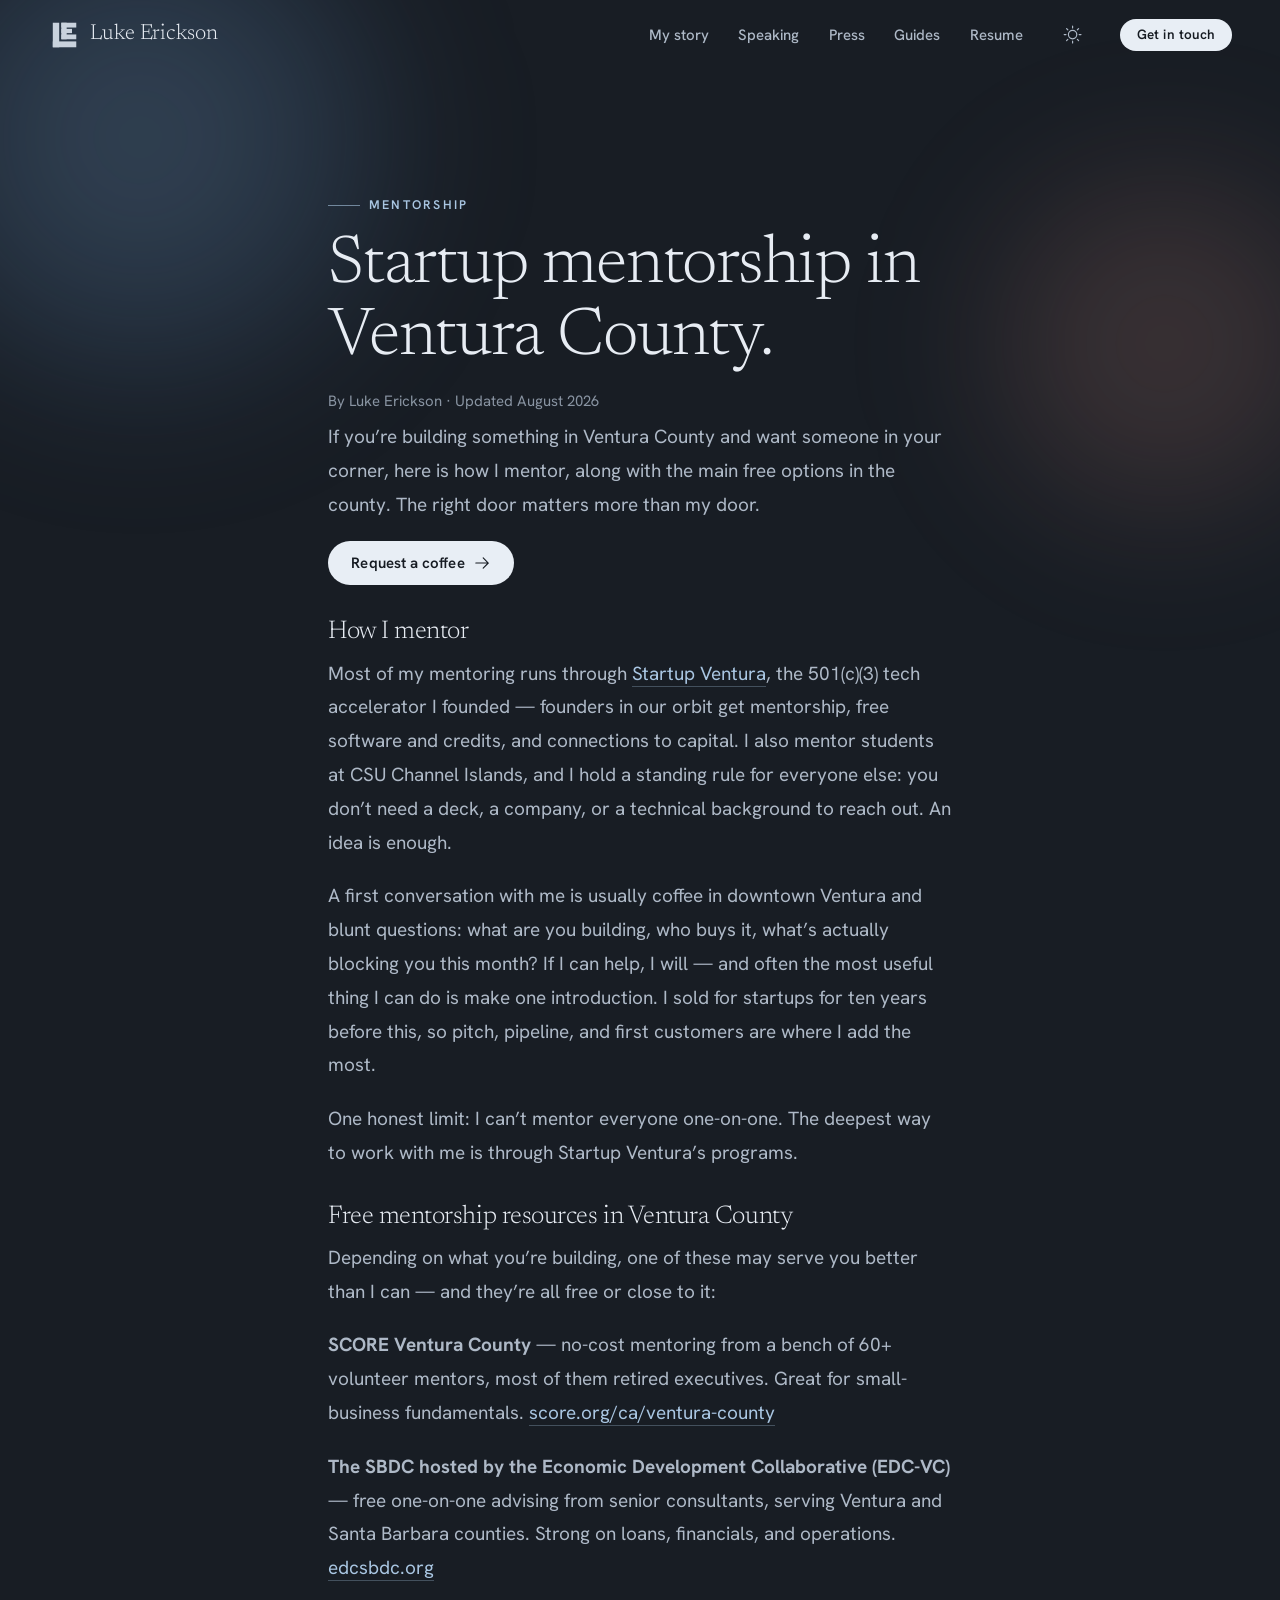
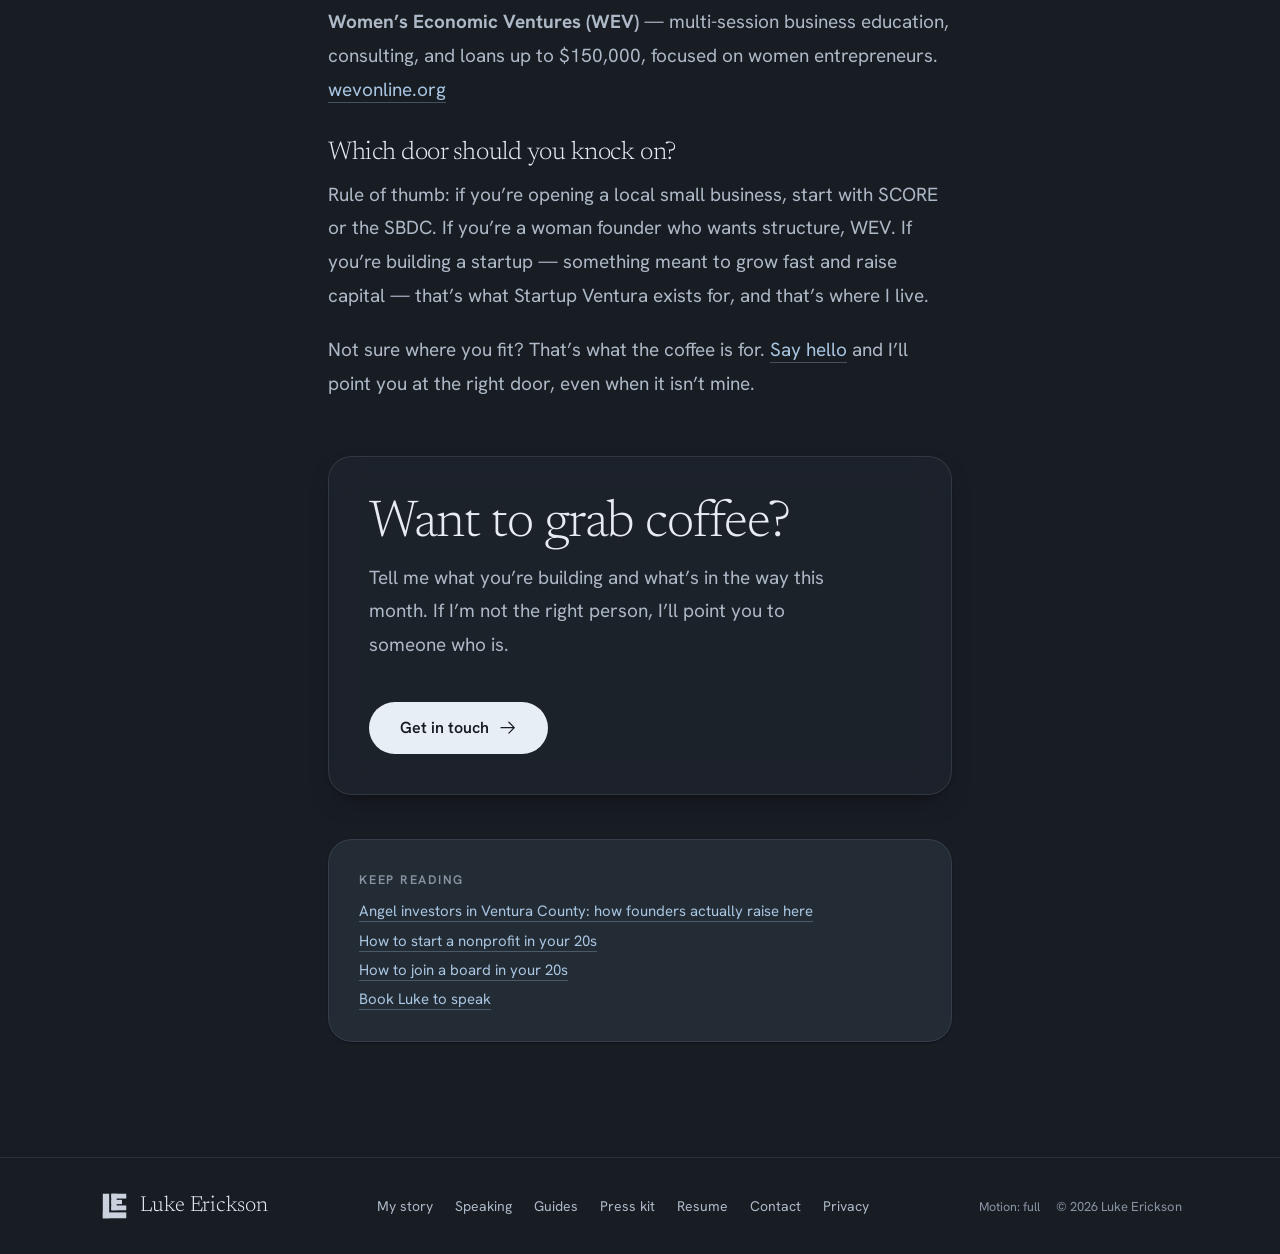
==== commit 900c8446: "Audit quick wins + plainer homepage tagline - Hero tagline now in Luke's own words from the story pa" ====
--- a/mentorship/index.html
+++ b/mentorship/index.html
@@ -12,23 +12,23 @@
 <style>html[data-theme="dark"]{background:#181D24}html[data-theme="light"]{background:#F7F9FC}</style>
 
 <title>Startup Mentor in Ventura County &mdash; Luke Erickson (Plus Every Free Option)</title>
-<meta name="description" content="Looking for a startup mentor in Ventura County? How Luke Erickson mentors founders through Startup Ventura, and every free local option: SCORE, SBDC, WEV." />
-<link rel="canonical" href="https://lukeerickson.com/mentorship" />
+<meta name="description" content="Looking for a startup mentor in Ventura County? How Luke Erickson mentors founders through Startup Ventura, and the main free local options: SCORE, SBDC, WEV." />
+<link rel="canonical" href="https://lukeerickson.com/mentorship/" />
 <meta name="robots" content="index, follow" />
 <meta name="author" content="Luke Erickson" />
 <meta name="theme-color" content="#181D24" />
 <meta property="og:type" content="article" />
 <meta property="og:site_name" content="Luke Erickson" />
 <meta property="og:title" content="Startup Mentor in Ventura County &mdash; Luke Erickson (Plus Every Free Option)" />
-<meta property="og:description" content="Looking for a startup mentor in Ventura County? How Luke Erickson mentors founders through Startup Ventura, and every free local option: SCORE, SBDC, WEV." />
-<meta property="og:url" content="https://lukeerickson.com/mentorship" />
+<meta property="og:description" content="Looking for a startup mentor in Ventura County? How Luke Erickson mentors founders through Startup Ventura, and the main free local options: SCORE, SBDC, WEV." />
+<meta property="og:url" content="https://lukeerickson.com/mentorship/" />
 <meta property="og:image" content="https://lukeerickson.com/assets/og/luke-erickson-og.jpg" />
 <meta property="og:image:width" content="1200" />
 <meta property="og:image:height" content="630" />
 <meta property="og:image:alt" content="Luke Erickson" />
 <meta name="twitter:card" content="summary_large_image" />
 <meta name="twitter:title" content="Startup Mentor in Ventura County &mdash; Luke Erickson (Plus Every Free Option)" />
-<meta name="twitter:description" content="Looking for a startup mentor in Ventura County? How Luke Erickson mentors founders through Startup Ventura, and every free local option: SCORE, SBDC, WEV." />
+<meta name="twitter:description" content="Looking for a startup mentor in Ventura County? How Luke Erickson mentors founders through Startup Ventura, and the main free local options: SCORE, SBDC, WEV." />
 <meta name="twitter:image" content="https://lukeerickson.com/assets/og/luke-erickson-og.jpg" />
 <link rel="icon" type="image/svg+xml" href="/assets/logo/LE-monogram.svg" />
 <link rel="apple-touch-icon" href="/assets/og/apple-touch-icon.png" />
@@ -65,7 +65,7 @@
   --color-border:var(--sky-200);--color-border-strong:var(--sky-300);
   --text-primary:var(--ink-800);--text-secondary:var(--ink-600);--text-muted:#69727F;--text-faint:var(--ink-400);
   --text-on-ink:#F4F7FB;--text-on-coral:var(--ink-900);
-  --accent-blue:var(--blue-500);--accent-blue-ink:var(--blue-700);--accent-coral:var(--coral-500);--accent-coral-ink:var(--coral-700);
+  --accent-blue:var(--blue-500);--accent-blue-ink:var(--blue-700);--accent-coral:var(--coral-500);--accent-coral-ink:#A35E4D;
   --logo-l:#5B6675;--logo-e:#5B6675;
   --link:var(--blue-700);--link-hover:#355E86;--focus-ring:rgba(123,167,209,.55);
   --color-bg-deep:var(--sky-150);--color-surface-2:var(--sky-50);--color-input-bg:var(--white);--glass-border:rgba(255,255,255,.6);--color-hover-surface:var(--sky-100);
@@ -111,7 +111,7 @@
   --color-bg:#181D24;--color-bg-deep:#0E1217;--color-bg-tint:#1E242D;--color-surface:#232B35;--color-surface-sunken:#14181E;--color-surface-2:#2A3340;
   --color-surface-translucent:rgba(31,38,47,.62);--color-input-bg:#1B212A;--glass-border:rgba(255,255,255,.10);
   --color-border:rgba(180,198,219,.12);--color-border-strong:rgba(180,198,219,.22);
-  --text-primary:#E7ECF3;--text-secondary:#AEB9C7;--text-muted:#818D9C;--text-faint:#5E6A78;--text-on-coral:#20262E;
+  --text-primary:#E7ECF3;--text-secondary:#AEB9C7;--text-muted:#8994A2;--text-faint:#5E6A78;--text-on-coral:#20262E;
   --accent-blue:#8FB8DE;--accent-blue-ink:#A9C6E2;--accent-coral:#F0A292;--accent-coral-ink:#F2B3A6;
   --link:#A9C6E2;--link-hover:#C7DBEE;--focus-ring:rgba(143,184,222,.50);
   --logo-l:#C9D2DD;--logo-e:#C9D2DD;
@@ -256,7 +256,7 @@
 .site-header.is-scrolled .site-header__inner{background:var(--color-surface-translucent);backdrop-filter:blur(16px);-webkit-backdrop-filter:blur(16px);border-bottom-color:var(--color-border);}
 .site-nav{display:flex;align-items:center;gap:clamp(10px,2vw,28px);}
 .site-nav__links{display:flex;align-items:center;gap:clamp(10px,2vw,28px);}
-.nav-link{background:none;border:0;cursor:pointer;font-family:var(--font-sans);font-weight:500;font-size:15px;color:var(--text-secondary);padding:6px 2px;transition:color var(--dur-fast) var(--ease-soft);text-decoration:none;}
+.nav-link{background:none;border:0;cursor:pointer;font-family:var(--font-sans);font-weight:500;font-size:15px;color:var(--text-secondary);padding:6px 2px;white-space:nowrap;transition:color var(--dur-fast) var(--ease-soft);text-decoration:none;}
 .nav-link:hover,.nav-link:focus-visible{color:var(--text-primary);}
 .nav-toggle{display:none;}
 
@@ -554,6 +554,8 @@
   .resume-hero__actions{align-items:flex-start;}
 }
 @media (max-width:900px){.gallery{columns:2;}}
+/* Mid-width desktops: full nav still shows; drop the wordmark NAME and tighten gaps so seven links fit on one row */
+@media (max-width:1120px) and (min-width:881px){.ds-wordmark__name{display:none;}.site-header .ds-wordmark{gap:0;}.site-nav,.site-nav__links{gap:clamp(10px,1.6vw,20px);}}
 @media (max-width:880px){
   .site-nav__links{display:none;}
   .nav-toggle{display:inline-grid;}
@@ -564,6 +566,45 @@
 @media (max-width:560px){.gallery{columns:1;}.xp__item{grid-template-columns:1fr;}.xp__tile{display:none;}}
 /* Small phones: drop the wordmark NAME (keep the LE monogram) so the header controls + hamburger always fit */
 @media (max-width:440px){.ds-wordmark__name{display:none;}.site-header .ds-wordmark{gap:0;}}
+
+/* ============================ PHILANTHROPY (home) ============================ */
+.give-card .kit-label{color:var(--accent-coral-ink);}
+.give-card .talk__title{margin-bottom:6px;}
+.give-lede{max-width:58ch;margin:0;color:var(--text-secondary);font-size:var(--text-body-lg);line-height:1.6;}
+.give-also{margin:22px 0 0;max-width:72ch;color:var(--text-muted);font-size:var(--text-body-sm);line-height:1.6;}
+.give-also b{color:var(--text-secondary);font-weight:600;}
+
+/* ---------------- Audit quick wins (2026-11-07) ---------------- */
+.nav-link[aria-current="page"]{color:var(--text-primary);}
+/* Copy buttons sit top-right of bio cards; keep labels clear of them */
+.bio-card > .kit-label{padding-right:84px;}
+/* Attribution under a press-card quote */
+.press__by{margin:-10px 0 20px;font-family:var(--font-sans);font-size:var(--text-caption);letter-spacing:.04em;color:var(--text-muted);}
+/* Closing "Get in touch" card on mentorship + guides; inline button under the mentorship intro */
+.page-cta{margin-top:clamp(40px,5vw,56px);}
+.page-cta__inline{margin:22px 0 8px;}
+/* Press "Photos from the field": even 4:5 thumbnails centered on Luke (Download keeps the full photo) */
+.field-grid{align-items:stretch;}
+.field-grid .headshot-card{display:flex;flex-direction:column;}
+.field-frame{aspect-ratio:4/5;margin-bottom:14px;border-radius:var(--radius-md);overflow:hidden;}
+.field-frame picture{display:block;width:100%;height:100%;}
+.field-frame img{width:100%;height:100%;object-fit:cover;margin:0;border-radius:0;}
+.field-frame img[src*="popl-nasdaq"]{object-position:50% 85%;}
+.field-frame img[src*="speaking"]{object-position:50% 30%;}
+.field-grid .headshot-card__row{margin-top:auto;flex-direction:column;align-items:flex-start;}
+/* Philanthropy cards: equal heights per row, links aligned at the bottom */
+.kit-grid > .give-card{align-self:stretch;}
+/* Phones: 44px minimum tap targets for nav, footer and button links */
+@media (max-width:880px){
+  .site-header .ds-wordmark,.footer .ds-wordmark{min-height:44px;min-width:44px;}
+  .site-header.nav-open .site-nav__links{gap:2px;}
+  .site-header.nav-open .nav-link{display:flex;align-items:center;min-height:44px;}
+  .ds-btn--sm{min-height:44px;}
+  .footer__nav{gap:0 22px;}
+  .footer__nav a,.motion-toggle{display:inline-flex;align-items:center;min-height:44px;}
+  a.contact__line{align-items:center;min-height:44px;}
+  .seen-row a{display:inline-flex;align-items:center;min-height:44px;}
+}
 </style>
 
 <!-- Google Analytics (GA4) -->
@@ -581,20 +622,20 @@
   "@graph": [
     {
       "@type": "Article",
-      "@id": "https://lukeerickson.com/mentorship#article",
+      "@id": "https://lukeerickson.com/mentorship/#article",
       "headline": "Startup mentorship in Ventura County.",
-      "url": "https://lukeerickson.com/mentorship",
+      "url": "https://lukeerickson.com/mentorship/",
       "datePublished": "2026-08-18",
       "dateModified": "2026-08-18",
       "author": { "@id": "https://lukeerickson.com/#luke" },
-      "mainEntityOfPage": "https://lukeerickson.com/mentorship"
+      "mainEntityOfPage": "https://lukeerickson.com/mentorship/"
     },
     {
       "@type": "BreadcrumbList",
-      "@id": "https://lukeerickson.com/mentorship#breadcrumb",
+      "@id": "https://lukeerickson.com/mentorship/#breadcrumb",
       "itemListElement": [
         { "@type": "ListItem", "position": 1, "name": "Home", "item": "https://lukeerickson.com/" },
-        { "@type": "ListItem", "position": 2, "name": "Mentorship", "item": "https://lukeerickson.com/mentorship" }
+        { "@type": "ListItem", "position": 2, "name": "Mentorship", "item": "https://lukeerickson.com/mentorship/" }
       ]
     }
   ]
@@ -632,10 +673,11 @@
       </a>
       <nav class="site-nav" aria-label="Primary">
         <div class="site-nav__links" id="navLinks">
-          <a class="nav-link" href="/about/me">My story</a>
-          <a class="nav-link" href="/speaking">Speaking</a>
+          <a class="nav-link" href="/about/me/">My story</a>
+          <a class="nav-link" href="/speaking/">Speaking</a>
+          <a class="nav-link" href="/press/">Press</a>
           <a class="nav-link" href="/#guides">Guides</a>
-          <a class="nav-link" href="/resume">Resume</a>
+          <a class="nav-link" href="/resume/">Resume</a>
         </div>
         <button class="ds-iconbtn" id="themeToggle" type="button" aria-label="Switch theme">
           <svg class="icon" id="themeIcon" aria-hidden="true"><use href="#i-sun"/></svg>
@@ -655,7 +697,8 @@
         <h1 class="ds-display" style="font-size:var(--text-display-lg);margin:14px 0 10px;max-width:20ch">Startup mentorship in Ventura County.</h1>
         <p style="color:var(--text-muted);font-size:var(--text-body-sm);margin-bottom:6px">By Luke Erickson &middot; Updated August 2026</p>
         <div class="ds-prose" style="max-width:62ch">
-          <p>If you&rsquo;re building something in Ventura County and want someone in your corner, here is exactly how I mentor &mdash; and every free alternative in the county, honestly listed, because the right door matters more than my door.</p>
+          <p>If you&rsquo;re building something in Ventura County and want someone in your corner, here is how I mentor, along with the main free options in the county. The right door matters more than my door.</p>
+          <p class="page-cta__inline"><a class="ds-btn ds-btn--primary" href="/#contact">Request a coffee <span class="ds-btn__icon"><svg class="icon" aria-hidden="true"><use href="#i-arrow-right"/></svg></span></a></p>
 
 <h2 class="ds-display" style="font-size:var(--text-h3);margin:34px 0 10px">How I mentor</h2>
           <p>Most of my mentoring runs through <a class="ds-link" href="https://startupventura.com" target="_blank" rel="noopener">Startup Ventura</a>, the 501(c)(3) tech accelerator I founded &mdash; founders in our orbit get mentorship, free software and credits, and connections to capital. I also mentor students at CSU Channel Islands, and I hold a standing rule for everyone else: you don&rsquo;t need a deck, a company, or a technical background to reach out. An idea is enough.</p>
@@ -663,7 +706,7 @@
           <p>One honest limit: I can&rsquo;t mentor everyone one-on-one. The deepest way to work with me is through Startup Ventura&rsquo;s programs.</p>
 <h2 class="ds-display" style="font-size:var(--text-h3);margin:34px 0 10px">Free mentorship resources in Ventura County</h2>
           <p>Depending on what you&rsquo;re building, one of these may serve you better than I can &mdash; and they&rsquo;re all free or close to it:</p>
-          <p><strong>SCORE Ventura County</strong> &mdash; no-cost mentoring from a bench of 60+ volunteer mentors, most of them retired executives. Great for small-business fundamentals. <a class="ds-link" href="https://www.score.org/ventura" target="_blank" rel="noopener">score.org/ventura</a></p>
+          <p><strong>SCORE Ventura County</strong> &mdash; no-cost mentoring from a bench of 60+ volunteer mentors, most of them retired executives. Great for small-business fundamentals. <a class="ds-link" href="https://www.score.org/ca/ventura-county/" target="_blank" rel="noopener">score.org/ca/ventura-county</a></p>
           <p><strong>The SBDC hosted by the Economic Development Collaborative (EDC-VC)</strong> &mdash; free one-on-one advising from senior consultants, serving Ventura and Santa Barbara counties. Strong on loans, financials, and operations. <a class="ds-link" href="https://edcsbdc.org" target="_blank" rel="noopener">edcsbdc.org</a></p>
           <p><strong>Women&rsquo;s Economic Ventures (WEV)</strong> &mdash; multi-session business education, consulting, and loans up to $150,000, focused on women entrepreneurs. <a class="ds-link" href="https://wevonline.org" target="_blank" rel="noopener">wevonline.org</a></p>
 <h2 class="ds-display" style="font-size:var(--text-h3);margin:34px 0 10px">Which door should you knock on?</h2>
@@ -671,9 +714,16 @@
           <p>Not sure where you fit? That&rsquo;s what the coffee is for. <a class="ds-link" href="/#contact">Say hello</a> and I&rsquo;ll point you at the right door, even when it isn&rsquo;t mine.</p>
 
         </div>
+        <div class="story__cta ds-card ds-card--glass page-cta">
+          <div>
+            <h2 class="ds-display" style="font-size:var(--text-display-md);margin:0 0 8px">Want to grab coffee?</h2>
+            <p class="ds-prose" style="margin:0;max-width:44ch">Tell me what you&rsquo;re building and what&rsquo;s in the way this month. If I&rsquo;m not the right person, I&rsquo;ll point you to someone who is.</p>
+          </div>
+          <a class="ds-btn ds-btn--primary ds-btn--lg" href="/#contact">Get in touch <span class="ds-btn__icon"><svg class="icon" aria-hidden="true"><use href="#i-arrow-right"/></svg></span></a>
+        </div>
         <div class="ds-card kit-card" style="margin-top:44px">
           <h2 class="kit-label" style="margin-bottom:10px">Keep reading</h2>
-          <ul class="facts" style="gap:6px"><li><a class="ds-link" href="/guides/angel-investors-ventura-county">Angel investors in Ventura County: how founders actually raise here</a></li><li><a class="ds-link" href="/guides/start-a-nonprofit-in-your-20s">How to start a nonprofit in your 20s</a></li><li><a class="ds-link" href="/guides/join-a-board-in-your-20s">How to join a board in your 20s</a></li><li><a class="ds-link" href="/speaking">Book Luke to speak</a></li></ul>
+          <ul class="facts" style="gap:6px"><li><a class="ds-link" href="/guides/angel-investors-ventura-county/">Angel investors in Ventura County: how founders actually raise here</a></li><li><a class="ds-link" href="/guides/start-a-nonprofit-in-your-20s/">How to start a nonprofit in your 20s</a></li><li><a class="ds-link" href="/guides/join-a-board-in-your-20s/">How to join a board in your 20s</a></li><li><a class="ds-link" href="/speaking/">Book Luke to speak</a></li></ul>
         </div>
       </div>
     </section>
@@ -691,16 +741,16 @@
         <span class="ds-wordmark__name">Luke Erickson</span>
       </a>
         <nav class="footer__nav" aria-label="Footer">
-          <a href="/about/me">My story</a>
-          <a href="/speaking">Speaking</a>
+          <a href="/about/me/">My story</a>
+          <a href="/speaking/">Speaking</a>
           <a href="/#guides">Guides</a>
-          <a href="/press">Press kit</a>
-          <a href="/resume">Resume</a>
+          <a href="/press/">Press kit</a>
+          <a href="/resume/">Resume</a>
           <a href="/#contact">Contact</a>
-          <a href="/privacy">Privacy</a>
+          <a href="/privacy/">Privacy</a>
         </nav>
         <div class="footer__meta">
-          <button class="motion-toggle" id="motionToggle" type="button" aria-label="Change motion level">Motion: rich</button>
+          <button class="motion-toggle" id="motionToggle" type="button" aria-label="Motion: full, change motion level">Motion: full</button>
           <span class="footer__copy">© <span id="year">2026</span> Luke Erickson</span>
         </div>
       </div>
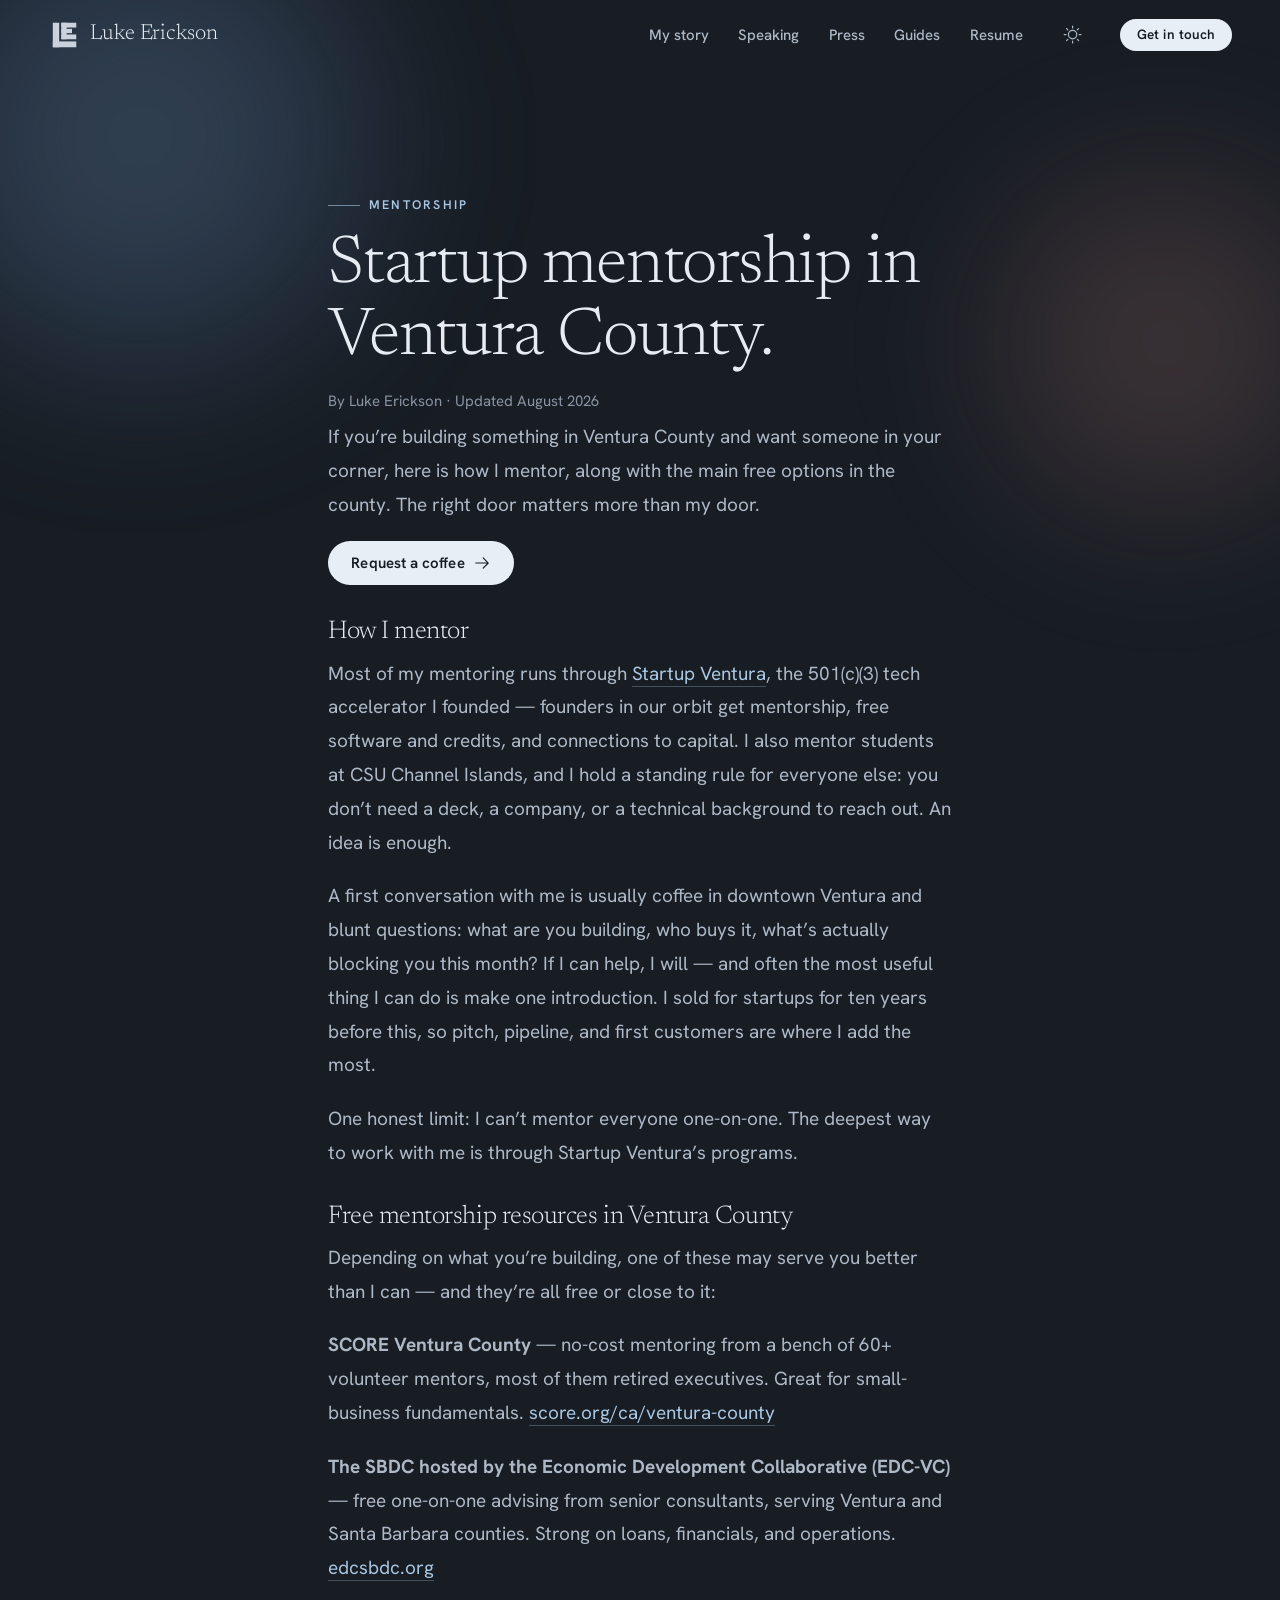
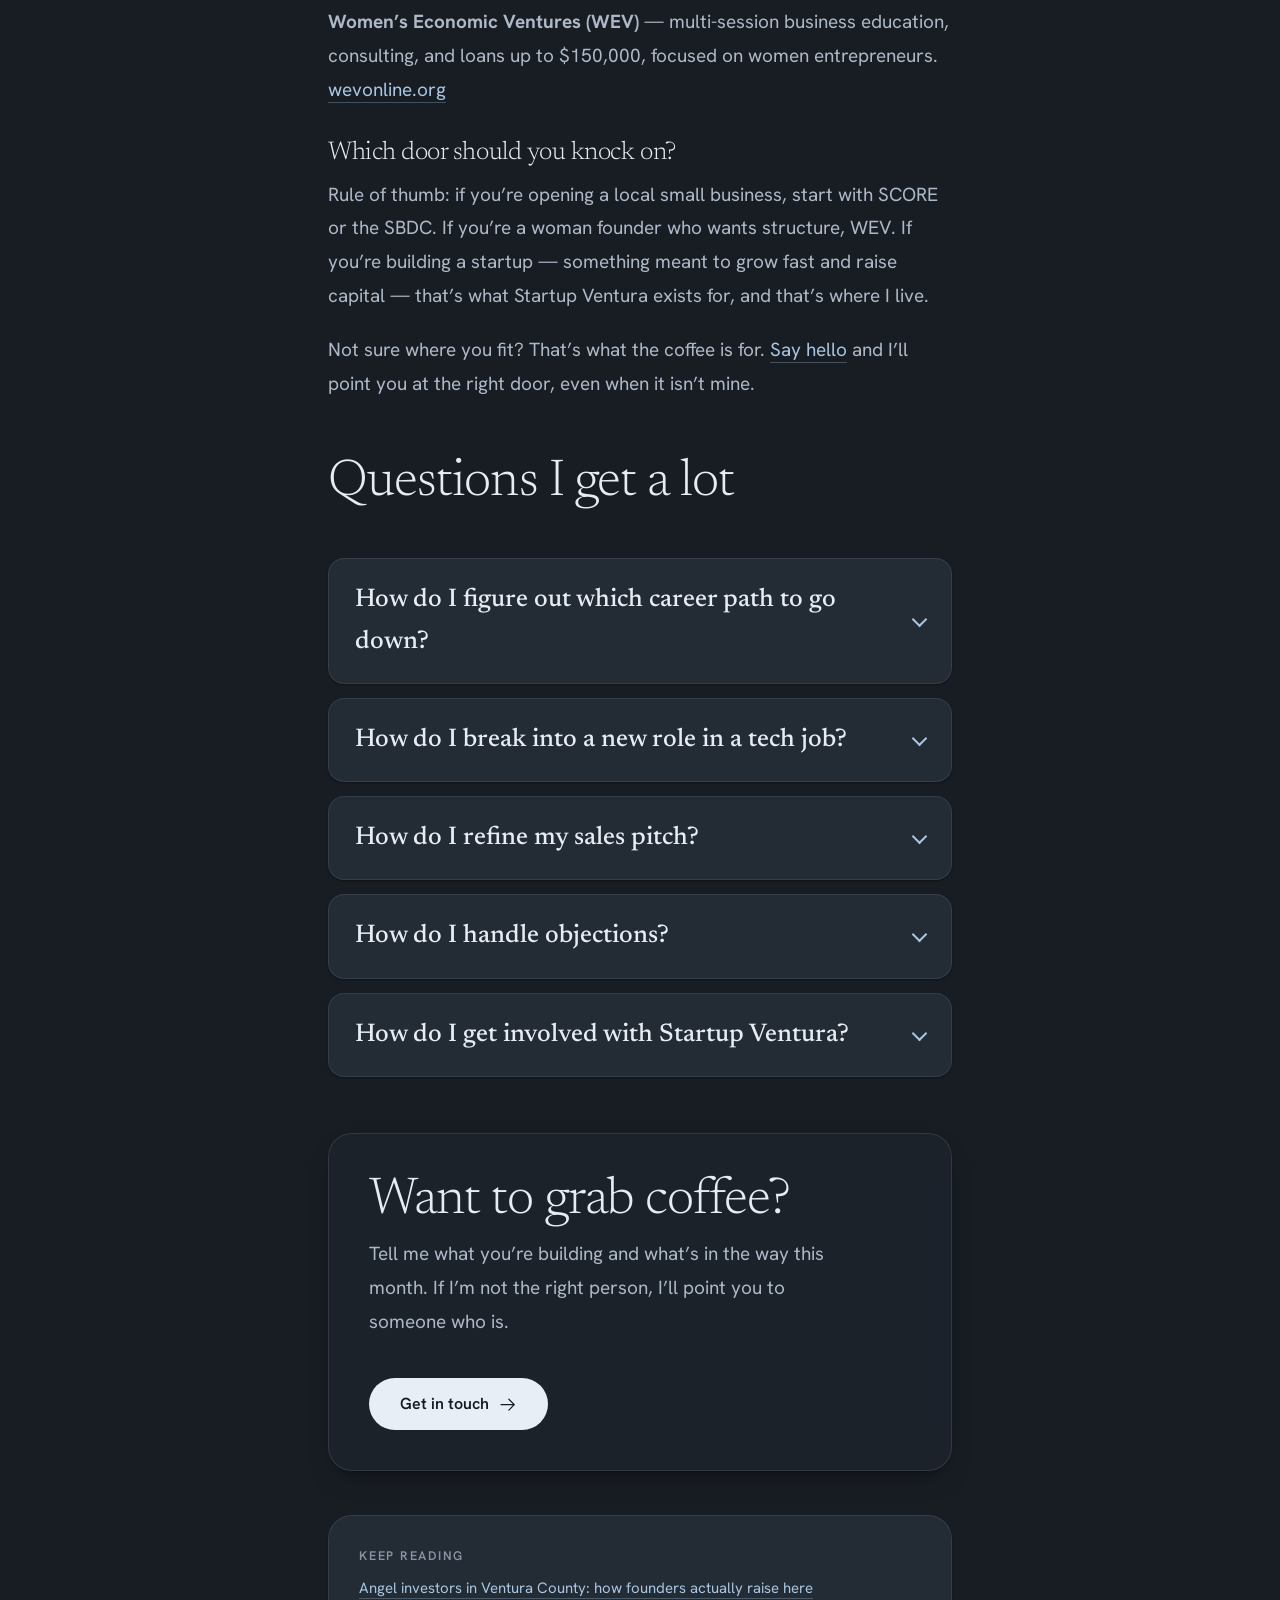
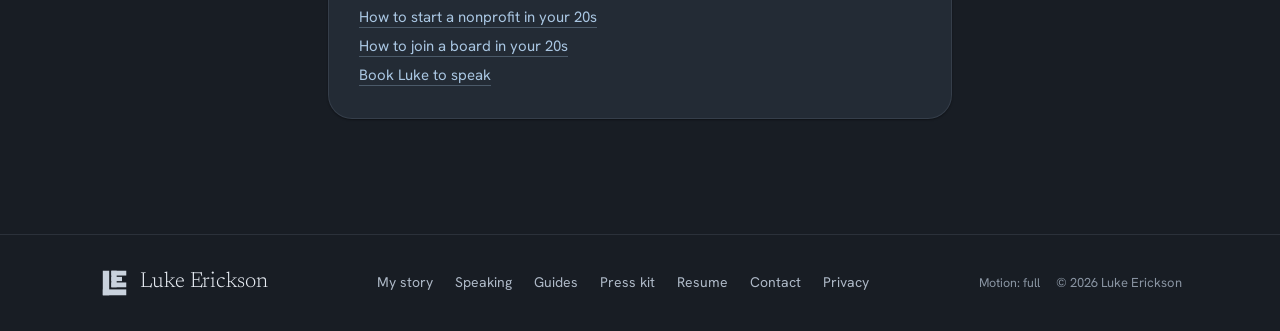
==== commit e67140c1: "Homepage clips, origin story in Luke's words, Conejo Valley Visionaries interview - New clips row un" ====
--- a/mentorship/index.html
+++ b/mentorship/index.html
@@ -605,6 +605,95 @@
   a.contact__line{align-items:center;min-height:44px;}
   .seen-row a{display:inline-flex;align-items:center;min-height:44px;}
 }
+/* ---------------- Mobile homepage (2026-11-07, audit #1 and #2) ---------------- */
+/* Phones: eyebrow, name, tagline and button come before the photo */
+@media (max-width:880px){
+  .hero__media{order:0;margin-bottom:0;}
+}
+/* Phones: two-column gallery, captions under each photo instead of over it */
+@media (max-width:560px){
+  .gallery{columns:2;column-gap:10px;}
+  .gallery__item{margin-bottom:10px;}
+  .gallery__cap{position:static;opacity:1;transform:none;padding:8px 10px 10px;font-size:12px;line-height:1.35;color:var(--text-secondary);background:none;}
+}
+/* Mid-page "Get in touch" band after Speaking and the testimonials */
+.talk-band{margin-top:0;}
+.talk-band h2{max-width:20ch;}
+
+/* ---------------- Clips row and player (2026-11-09) ---------------- */
+.clips__head{display:flex;align-items:flex-end;justify-content:space-between;gap:20px;margin-bottom:22px;}
+.clips__head h2{margin:10px 0 0;}
+.clips__arrows{display:none;gap:10px;flex:none;}
+.clips__arrow--back svg{transform:rotate(180deg);}
+.clips__row{--edge:max(clamp(20px,5vw,48px),calc((100vw - 1180px)/2 + clamp(20px,5vw,48px)));display:flex;gap:14px;overflow-x:auto;scroll-snap-type:x proximity;scroll-padding-inline:var(--edge);padding:6px var(--edge) 10px;scrollbar-width:none;}
+.clips__row::-webkit-scrollbar{display:none;}
+.clip{position:relative;flex:0 0 clamp(205px,58vw,250px);aspect-ratio:9/16;border-radius:var(--radius-lg);overflow:hidden;scroll-snap-align:start;display:block;background:var(--color-surface-sunken);box-shadow:var(--shadow-md);color:#fff;text-decoration:none;}
+.clip picture,.clip img{position:absolute;inset:0;width:100%;height:100%;}
+.clip img{object-fit:cover;transition:transform .6s var(--ease-out);}
+.clip:hover img,.clip:focus-visible img{transform:scale(1.04);}
+.clip:focus-visible{outline:none;box-shadow:var(--shadow-md),var(--ring-focus);}
+.clip__shade{position:absolute;inset:0;background:linear-gradient(to top,rgba(8,11,16,.94) 8%,rgba(8,11,16,.72) 38%,rgba(8,11,16,0) 66%);}
+.clip__play{position:absolute;top:12px;right:12px;display:grid;place-items:center;width:42px;height:42px;border-radius:50%;background:rgba(255,255,255,.94);color:#10141a;}
+.clip__body{position:absolute;left:16px;right:16px;bottom:15px;display:flex;flex-direction:column;gap:9px;}
+.clip__line{font-family:var(--font-display);font-size:21px;line-height:1.2;letter-spacing:-.005em;text-wrap:pretty;}
+.clip__meta{font-family:var(--font-sans);font-size:12.5px;font-weight:600;color:rgba(255,255,255,.82);}
+@media (hover:hover) and (min-width:881px){.clips__arrows{display:flex;}}
+.reel-modal{position:fixed;inset:0;z-index:210;display:none;align-items:center;justify-content:center;gap:clamp(10px,2vw,28px);padding:clamp(8px,2vw,28px);background:rgba(8,11,16,.92);backdrop-filter:blur(8px);-webkit-backdrop-filter:blur(8px);}
+.reel-modal.is-open{display:flex;}
+.reel-modal__stage{display:flex;align-items:center;gap:32px;max-height:100%;}
+.reel-modal__frame{position:relative;width:min(400px,calc(100vw - 16px));height:min(780px,calc(100dvh - 56px));border-radius:var(--radius-md);overflow:hidden;background:#000;}
+.reel-modal__frame iframe{position:relative;display:block;width:100%;height:100%;border:0;}
+.reel-modal__spin{position:absolute;left:50%;top:50%;width:34px;height:34px;margin:-17px 0 0 -17px;border-radius:50%;border:3px solid rgba(255,255,255,.25);border-top-color:#fff;animation:reelSpin .9s linear infinite;}
+.reel-modal__frame:not(.is-loading) .reel-modal__spin{display:none;}
+@keyframes reelSpin{to{transform:rotate(360deg);}}
+.reel-modal__info{width:300px;color:#fff;display:flex;flex-direction:column;align-items:flex-start;gap:14px;}
+.reel-modal__line{margin:0;font-family:var(--font-display);font-size:30px;line-height:1.16;}
+.reel-modal__meta{margin:0;font-family:var(--font-sans);font-size:14px;color:rgba(255,255,255,.78);}
+.reel-modal__links{display:flex;flex-direction:column;align-items:flex-start;gap:12px;margin-top:6px;}
+.reel-modal__full{color:#fff;font-family:var(--font-sans);font-size:15px;font-weight:600;min-height:44px;display:inline-flex;align-items:center;}
+.reel-modal__close,.reel-modal__nav{display:grid;place-items:center;width:46px;height:46px;border:0;border-radius:50%;background:rgba(255,255,255,.14);color:#fff;font-size:28px;line-height:1;cursor:pointer;flex:none;}
+.reel-modal__close:hover,.reel-modal__nav:hover{background:rgba(255,255,255,.26);}
+.reel-modal__close:focus-visible,.reel-modal__nav:focus-visible{outline:2px solid #fff;outline-offset:2px;}
+.reel-modal__close{position:absolute;top:14px;right:14px;z-index:2;}
+.reel-modal__nav svg{width:20px;height:20px;}
+.reel-modal__nav--prev svg{transform:rotate(180deg);}
+@media (max-width:880px){
+  .reel-modal{padding:0;}
+  .reel-modal__stage{flex-direction:column;gap:0;width:100%;height:100%;}
+  .reel-modal__frame{width:100%;height:auto;flex:1 1 auto;border-radius:0;}
+  .reel-modal__info{display:none;}
+  .reel-modal__nav{position:absolute;bottom:14px;z-index:2;background:rgba(20,24,30,.82);}
+  .reel-modal__nav--prev{left:14px;}
+  .reel-modal__nav--next{right:14px;}
+  .reel-modal__close{background:rgba(20,24,30,.82);}
+}
+/* Shorter homepage */
+.press__also{margin:24px 0 0;text-align:center;font-size:15.5px;color:var(--text-secondary);}
+.guide-list{list-style:none;margin:24px 0 0;padding:0;display:grid;grid-template-columns:1fr 1fr;gap:0 36px;}
+.guide-list a{display:block;padding:14px 0;border-top:1px solid var(--color-border);color:inherit;text-decoration:none;}
+.guide-list b{display:block;font-family:var(--font-sans);font-size:16.5px;font-weight:600;color:var(--text-primary);}
+.guide-list span{display:block;margin-top:3px;font-size:14.5px;color:var(--text-secondary);}
+.guide-list a:hover b{color:var(--accent-blue-ink);}
+@media (max-width:760px){.guide-list{grid-template-columns:1fr;}}
+@media (max-width:840px){
+  .give-card{padding:18px 20px;}
+  .give-card .ds-btn--link{display:none;}
+  .speak__block:first-child{display:none;}
+}
+@media (max-width:880px){
+  #about .about__photo{display:none;}
+  #about .about__grid{gap:0;}
+  .press__card--wide .press__quote{display:none;}
+  .sv-card > div + div{display:none;}
+  .reel-modal__close{top:auto;bottom:14px;right:auto;left:50%;margin-left:-23px;}
+}
+@media (max-width:840px){
+  #philanthropy .kit-grid{grid-template-columns:1fr 1fr;gap:10px;}
+  #philanthropy .give-card{padding:15px 14px;}
+  #philanthropy .kit-label{font-size:10.5px;padding-right:0;}
+  #philanthropy .talk__title{font-size:18px;}
+  #philanthropy .talk__abs{font-size:14px;line-height:1.45;}
+}
 </style>
 
 <!-- Google Analytics (GA4) -->
@@ -714,6 +803,31 @@
           <p>Not sure where you fit? That&rsquo;s what the coffee is for. <a class="ds-link" href="/#contact">Say hello</a> and I&rsquo;ll point you at the right door, even when it isn&rsquo;t mine.</p>
 
         </div>
+        <div id="faq" class="page-cta">
+          <h2 class="ds-display" style="font-size:var(--text-display-md);margin:0 0 8px">Questions I get a lot</h2>
+          <div class="faq reveal">
+          <details class="faq__item">
+            <summary class="faq__q">How do I figure out which career path to go down?</summary>
+            <div class="faq__a"><p>Pick momentum over the perfect plan. I didn't map my way into tech &mdash; I followed the work that energized me and kept choosing roles where I'd learn the fastest. Find the direction that gives you the most reps, put yourself around people a few steps ahead, and let the path sharpen as you go. Most people overthink the decision and underinvest in simply starting.</p></div>
+          </details>
+          <details class="faq__item">
+            <summary class="faq__q">How do I break into a new role in a tech job?</summary>
+            <div class="faq__a"><p>Sales is the side door into tech, and it's wide open. You don't need a computer-science degree &mdash; you need to prove you can create value and communicate it. Learn the product cold, get reps, and show up where the industry actually gathers. I broke in by out-working the room and making myself impossible to ignore.</p></div>
+          </details>
+          <details class="faq__item">
+            <summary class="faq__q">How do I refine my sales pitch?</summary>
+            <div class="faq__a"><p>Fall in love with the product first, then become genuinely passionate about your customer. Figure out what they&rsquo;re already used to hearing &mdash; and decide exactly how you&rsquo;re going to be different. A pitch that sounds like everyone else&rsquo;s is forgettable; one built around the customer&rsquo;s world is the one that lands.</p></div>
+          </details>
+          <details class="faq__item">
+            <summary class="faq__q">How do I handle objections?</summary>
+            <div class="faq__a"><p>Objections are information, not rejection. Most of the time they mean the person is still listening and just needs something resolved. Slow down, get curious about what&rsquo;s really behind the objection, and answer the actual concern instead of the surface one. The reps teach you the patterns &mdash; after enough conversations, you&rsquo;ve heard it all before.</p></div>
+          </details>
+          <details class="faq__item">
+            <summary class="faq__q">How do I get involved with Startup Ventura?</summary>
+            <div class="faq__a"><p>If you&rsquo;re building something, start at <a class="ds-link" href="https://startupventura.com" target="_blank" rel="noopener">startupventura.com</a> &mdash; founders in the accelerator get mentorship, free software and credits, and connections to capital. Mentors and investors who want to help can reach me directly. Not sure where you fit? That&rsquo;s what the coffee is for.</p></div>
+          </details>
+        </div>
+        </div>
         <div class="story__cta ds-card ds-card--glass page-cta">
           <div>
             <h2 class="ds-display" style="font-size:var(--text-display-md);margin:0 0 8px">Want to grab coffee?</h2>
@@ -727,6 +841,25 @@
         </div>
       </div>
     </section>
+  <script type="application/ld+json">
+    {
+      "@context": "https://schema.org",
+      "@type": "FAQPage",
+      "@id": "https://lukeerickson.com/mentorship/#faq",
+      "mainEntity": [
+        { "@type": "Question", "name": "How do I figure out which career path to go down?",
+          "acceptedAnswer": { "@type": "Answer", "text": "Pick momentum over the perfect plan. I didn't map my way into tech — I followed the work that energized me and kept choosing roles where I'd learn the fastest. Find the direction that gives you the most reps, put yourself around people a few steps ahead, and let the path sharpen as you go. Most people overthink the decision and underinvest in simply starting." } },
+        { "@type": "Question", "name": "How do I break into a new role in a tech job?",
+          "acceptedAnswer": { "@type": "Answer", "text": "Sales is the side door into tech, and it's wide open. You don't need a computer-science degree — you need to prove you can create value and communicate it. Learn the product cold, get reps, and show up where the industry actually gathers. I broke in by out-working the room and making myself impossible to ignore." } },
+        { "@type": "Question", "name": "How do I refine my sales pitch?",
+          "acceptedAnswer": { "@type": "Answer", "text": "Fall in love with the product first, then become genuinely passionate about your customer. Figure out what they're already used to hearing — and decide exactly how you're going to be different. A pitch that sounds like everyone else's is forgettable; one built around the customer's world is the one that lands." } },
+        { "@type": "Question", "name": "How do I handle objections?",
+          "acceptedAnswer": { "@type": "Answer", "text": "Objections are information, not rejection. Most of the time they mean the person is still listening and just needs something resolved. Slow down, get curious about what's really behind the objection, and answer the actual concern instead of the surface one. The reps teach you the patterns — after enough conversations, you've heard it all before." } },
+        { "@type": "Question", "name": "How do I get involved with Startup Ventura?",
+          "acceptedAnswer": { "@type": "Answer", "text": "If you're building something, start at startupventura.com — founders in the accelerator get mentorship, free software and credits, and connections to capital. Mentors and investors who want to help can reach me directly. Not sure where you fit? That's what the coffee is for." } }
+      ]
+    }
+    </script>
   </main>
 
 
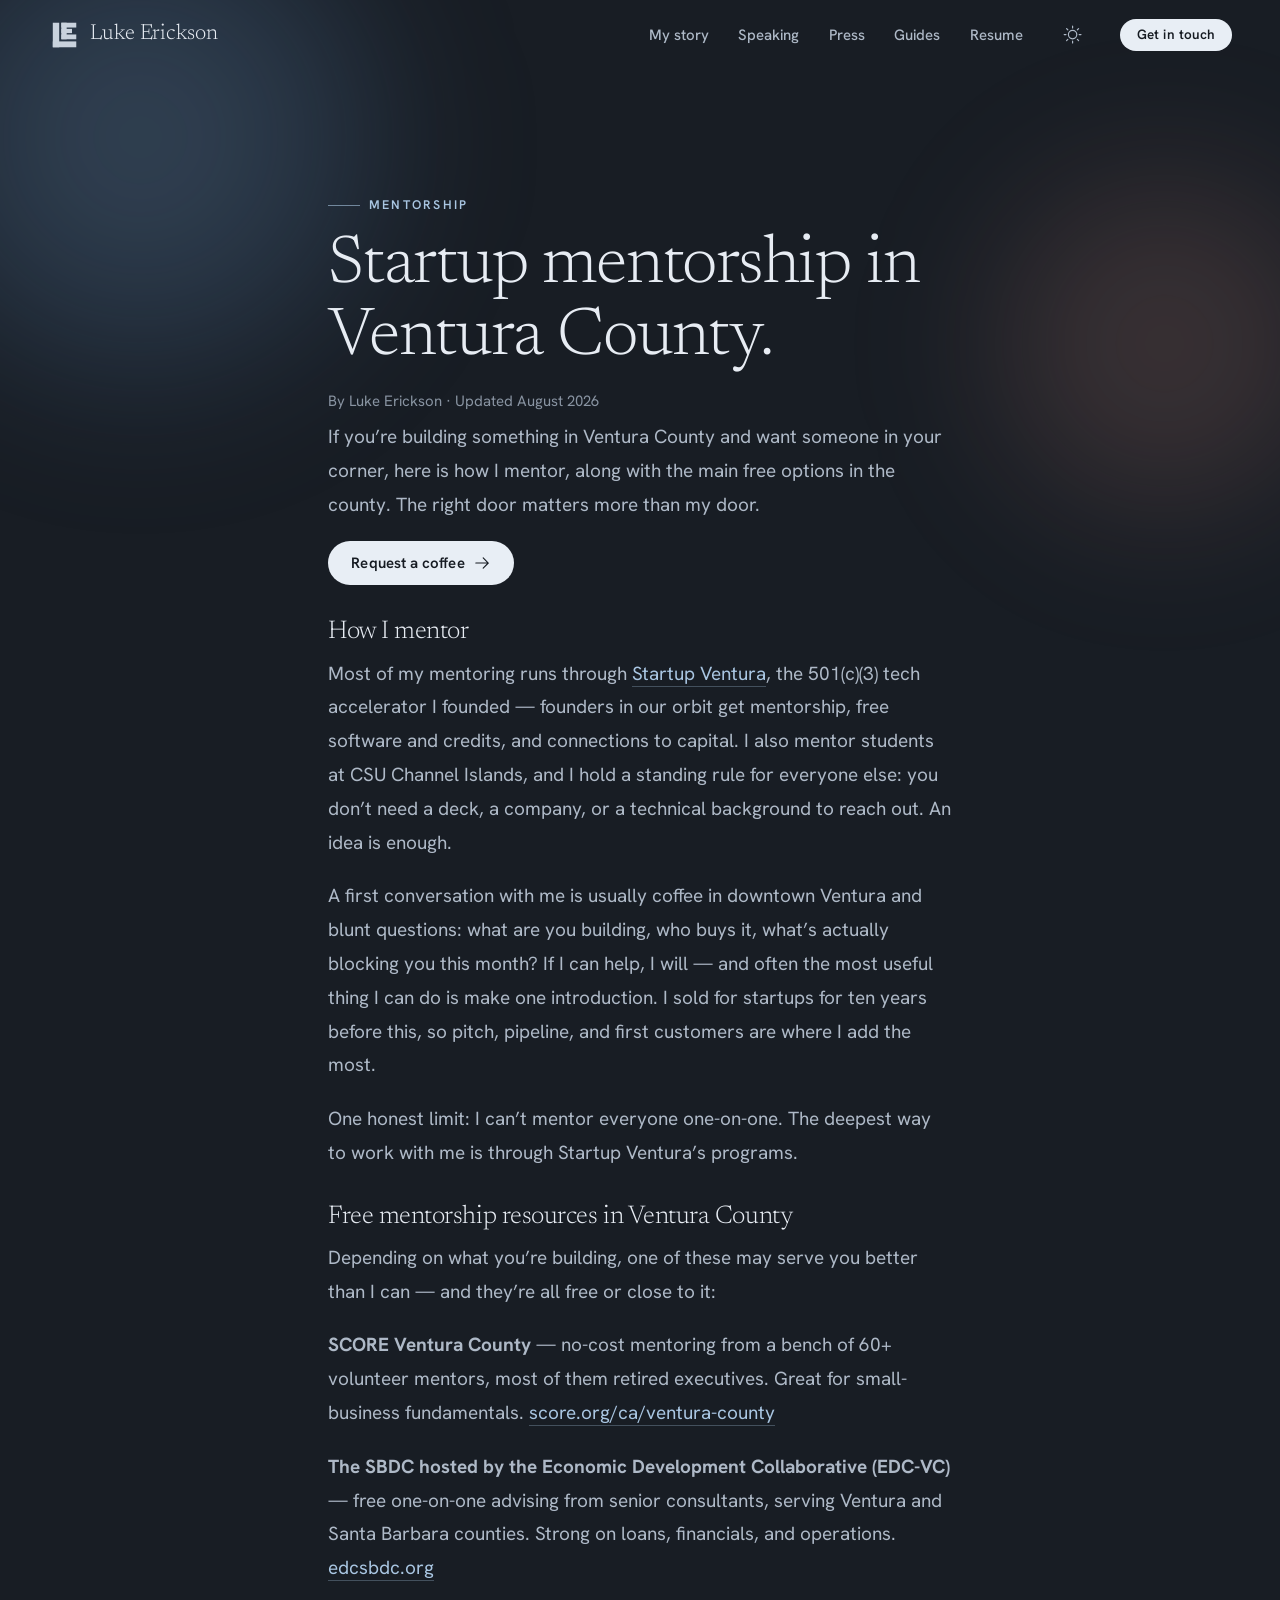
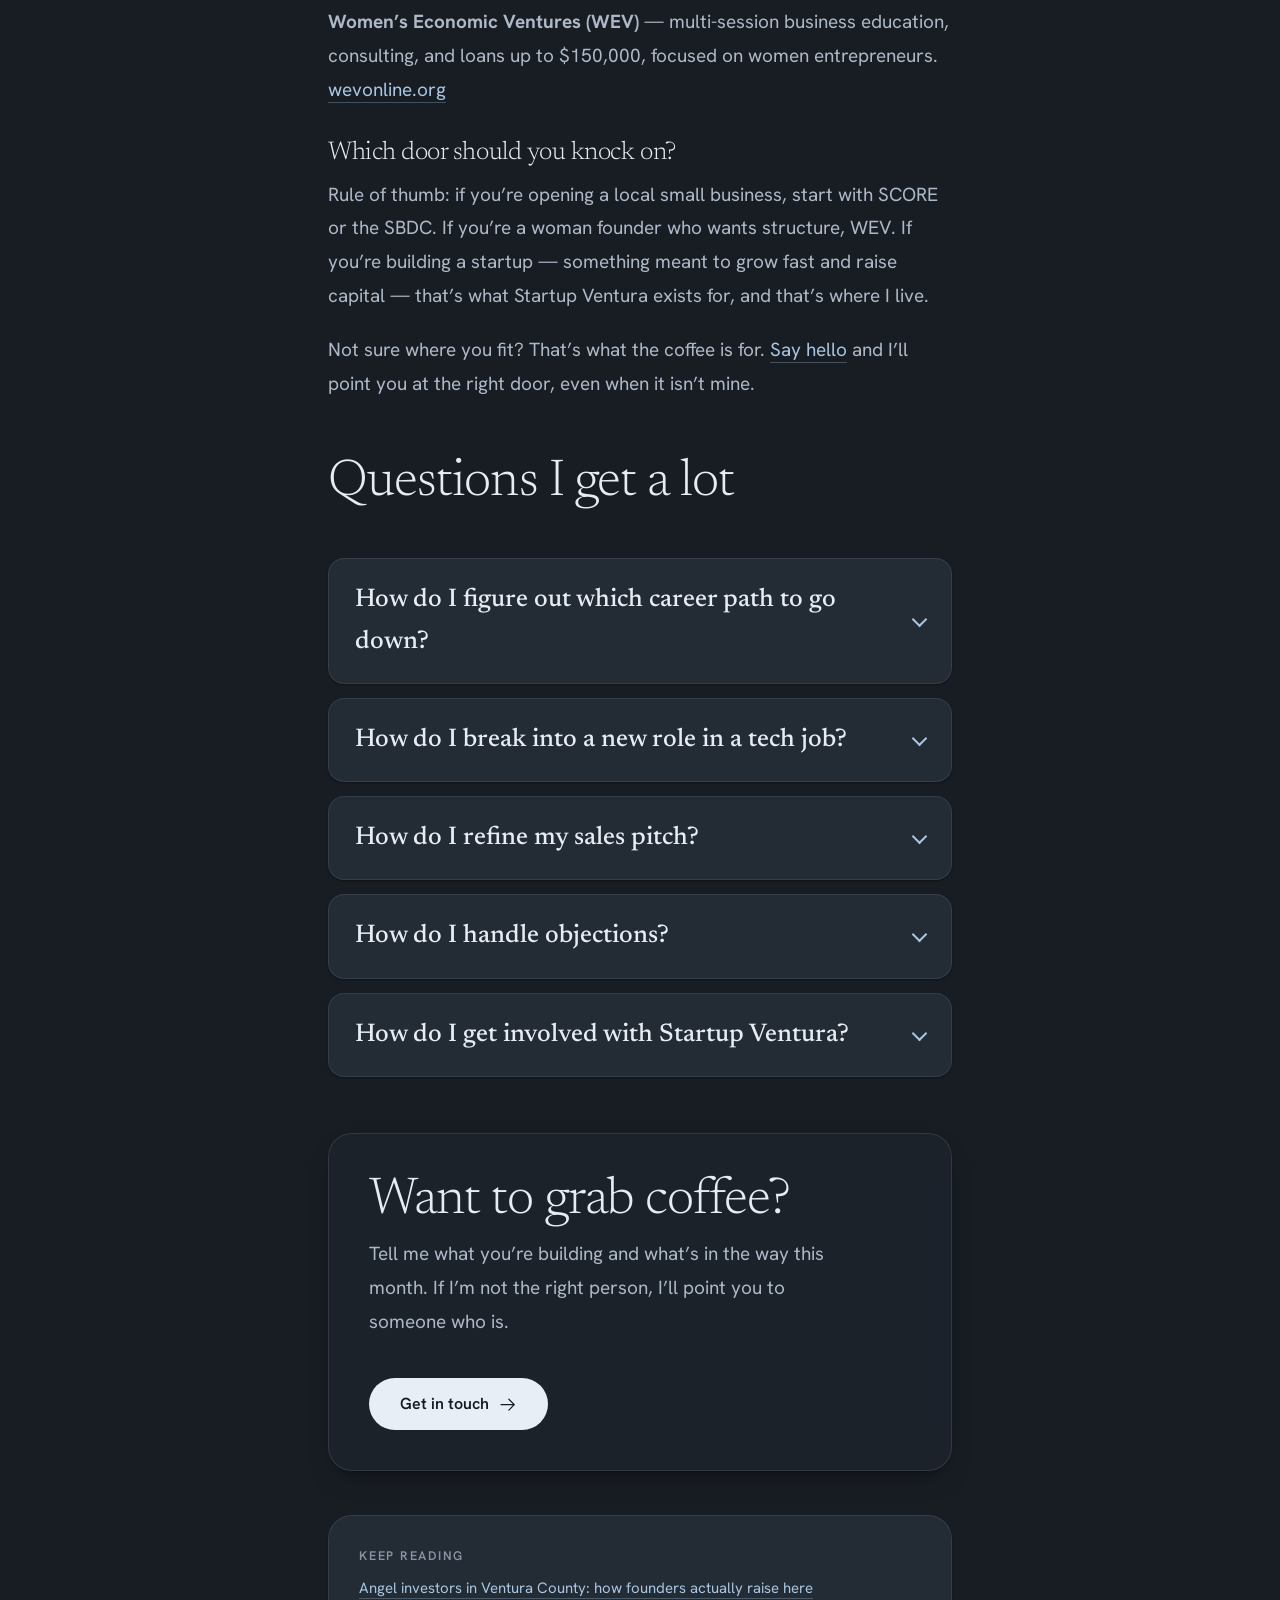
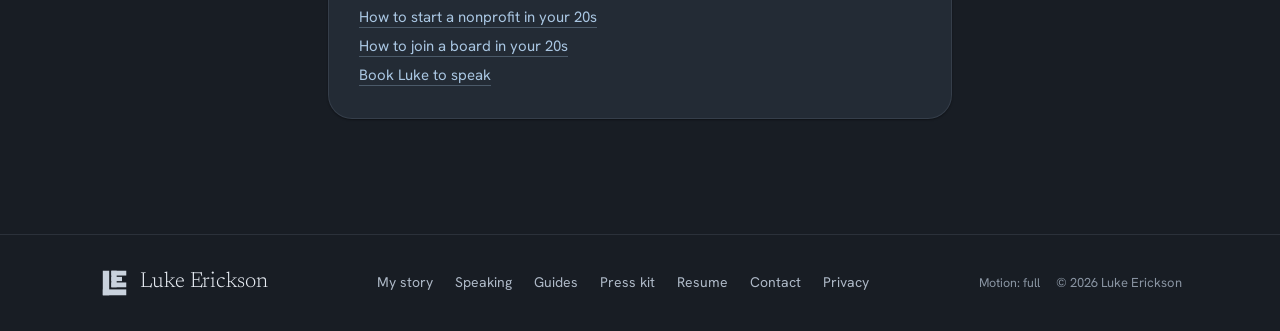
==== commit aad748b1: "SEO: new titles without em dashes, IndexNow key, guide cross-links, clip alt text - Titles, og:title" ====
--- a/mentorship/index.html
+++ b/mentorship/index.html
@@ -11,7 +11,7 @@
 </script>
 <style>html[data-theme="dark"]{background:#181D24}html[data-theme="light"]{background:#F7F9FC}</style>
 
-<title>Startup Mentor in Ventura County &mdash; Luke Erickson (Plus Every Free Option)</title>
+<title>Startup Mentor in Ventura County | Luke Erickson</title>
 <meta name="description" content="Looking for a startup mentor in Ventura County? How Luke Erickson mentors founders through Startup Ventura, and the main free local options: SCORE, SBDC, WEV." />
 <link rel="canonical" href="https://lukeerickson.com/mentorship/" />
 <meta name="robots" content="index, follow" />
@@ -19,7 +19,7 @@
 <meta name="theme-color" content="#181D24" />
 <meta property="og:type" content="article" />
 <meta property="og:site_name" content="Luke Erickson" />
-<meta property="og:title" content="Startup Mentor in Ventura County &mdash; Luke Erickson (Plus Every Free Option)" />
+<meta property="og:title" content="Startup Mentor in Ventura County | Luke Erickson" />
 <meta property="og:description" content="Looking for a startup mentor in Ventura County? How Luke Erickson mentors founders through Startup Ventura, and the main free local options: SCORE, SBDC, WEV." />
 <meta property="og:url" content="https://lukeerickson.com/mentorship/" />
 <meta property="og:image" content="https://lukeerickson.com/assets/og/luke-erickson-og.jpg" />
@@ -27,7 +27,7 @@
 <meta property="og:image:height" content="630" />
 <meta property="og:image:alt" content="Luke Erickson" />
 <meta name="twitter:card" content="summary_large_image" />
-<meta name="twitter:title" content="Startup Mentor in Ventura County &mdash; Luke Erickson (Plus Every Free Option)" />
+<meta name="twitter:title" content="Startup Mentor in Ventura County | Luke Erickson" />
 <meta name="twitter:description" content="Looking for a startup mentor in Ventura County? How Luke Erickson mentors founders through Startup Ventura, and the main free local options: SCORE, SBDC, WEV." />
 <meta name="twitter:image" content="https://lukeerickson.com/assets/og/luke-erickson-og.jpg" />
 <link rel="icon" type="image/svg+xml" href="/assets/logo/LE-monogram.svg" />
@@ -632,7 +632,7 @@
 .clip img{object-fit:cover;transition:transform .6s var(--ease-out);}
 .clip:hover img,.clip:focus-visible img{transform:scale(1.04);}
 .clip:focus-visible{outline:none;box-shadow:var(--shadow-md),var(--ring-focus);}
-.clip__shade{position:absolute;inset:0;background:linear-gradient(to top,rgba(8,11,16,.94) 8%,rgba(8,11,16,.72) 38%,rgba(8,11,16,0) 66%);}
+.clip__shade{position:absolute;inset:0;background:linear-gradient(to top,rgba(8,11,16,.97) 0%,rgba(8,11,16,.93) 34%,rgba(8,11,16,.78) 48%,rgba(8,11,16,.25) 66%,rgba(8,11,16,0) 78%);}
 .clip__play{position:absolute;top:12px;right:12px;display:grid;place-items:center;width:42px;height:42px;border-radius:50%;background:rgba(255,255,255,.94);color:#10141a;}
 .clip__body{position:absolute;left:16px;right:16px;bottom:15px;display:flex;flex-direction:column;gap:9px;}
 .clip__line{font-family:var(--font-display);font-size:21px;line-height:1.2;letter-spacing:-.005em;text-wrap:pretty;}
